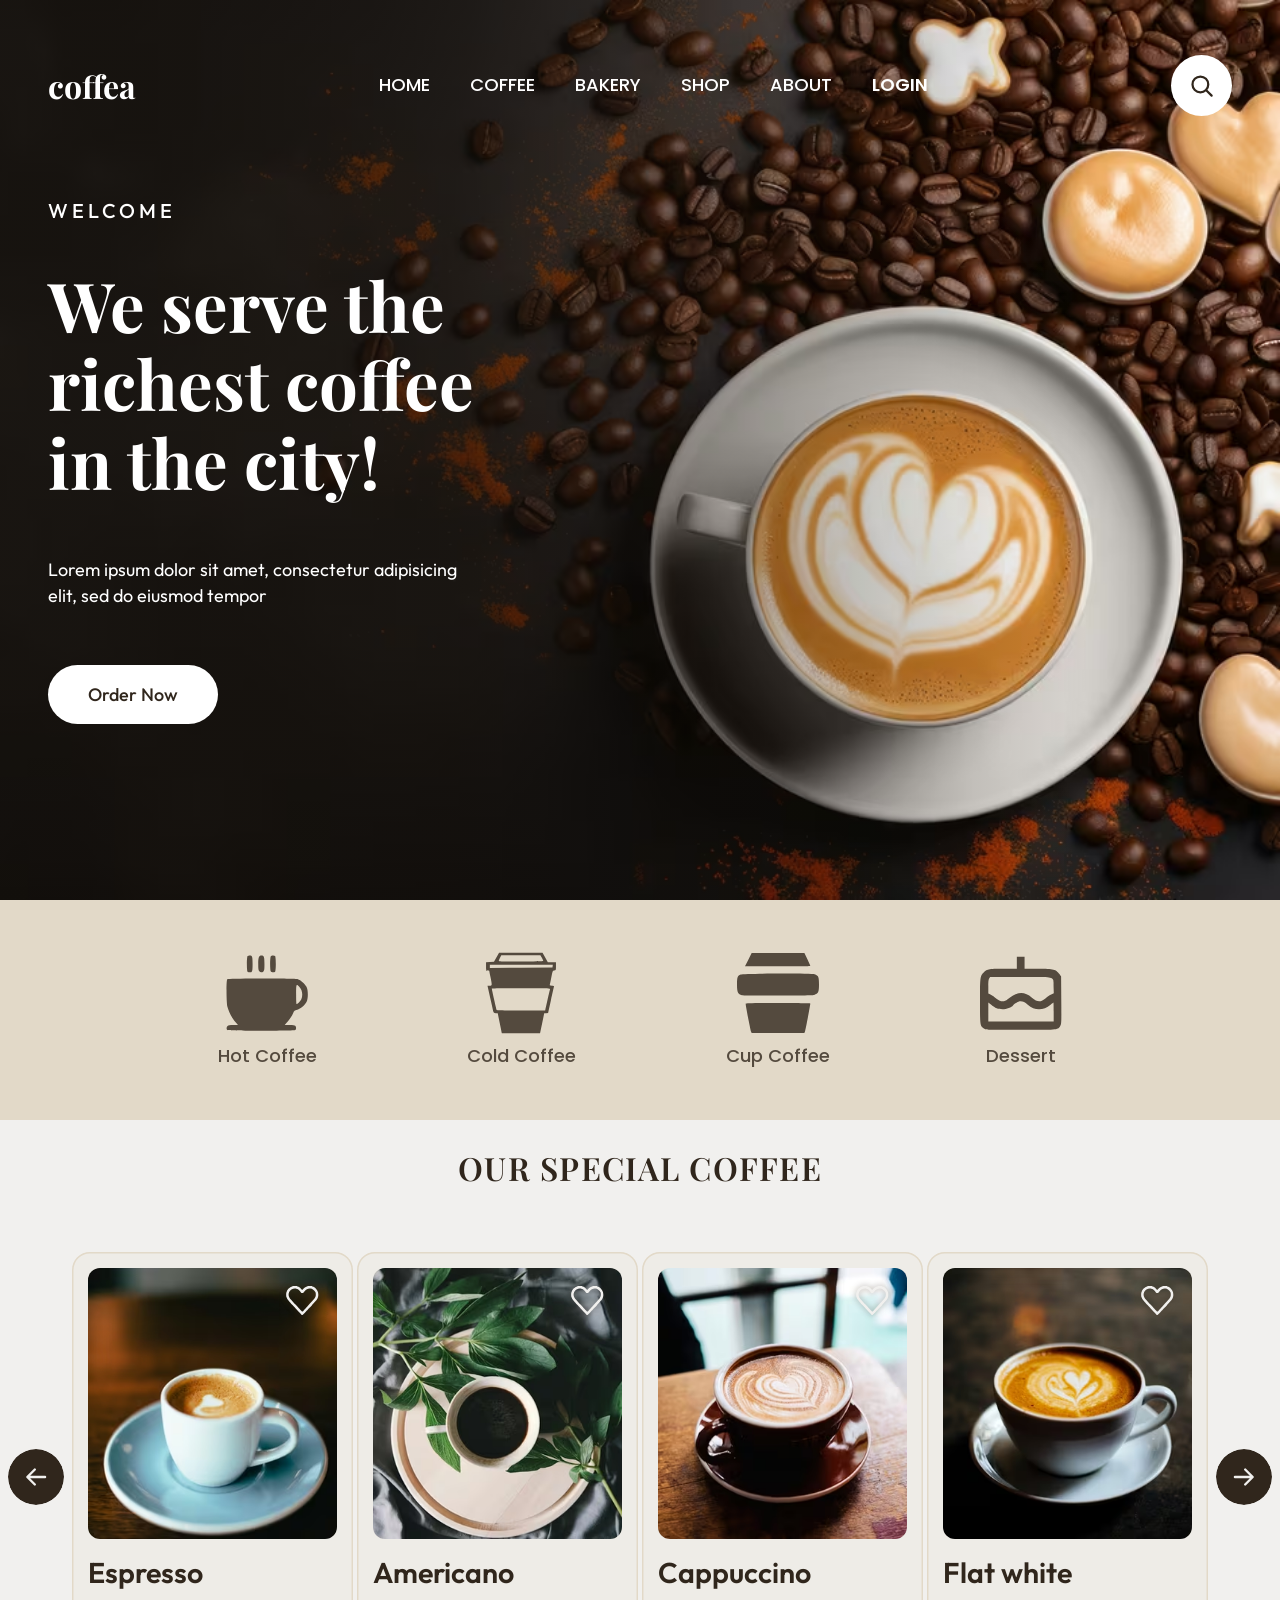
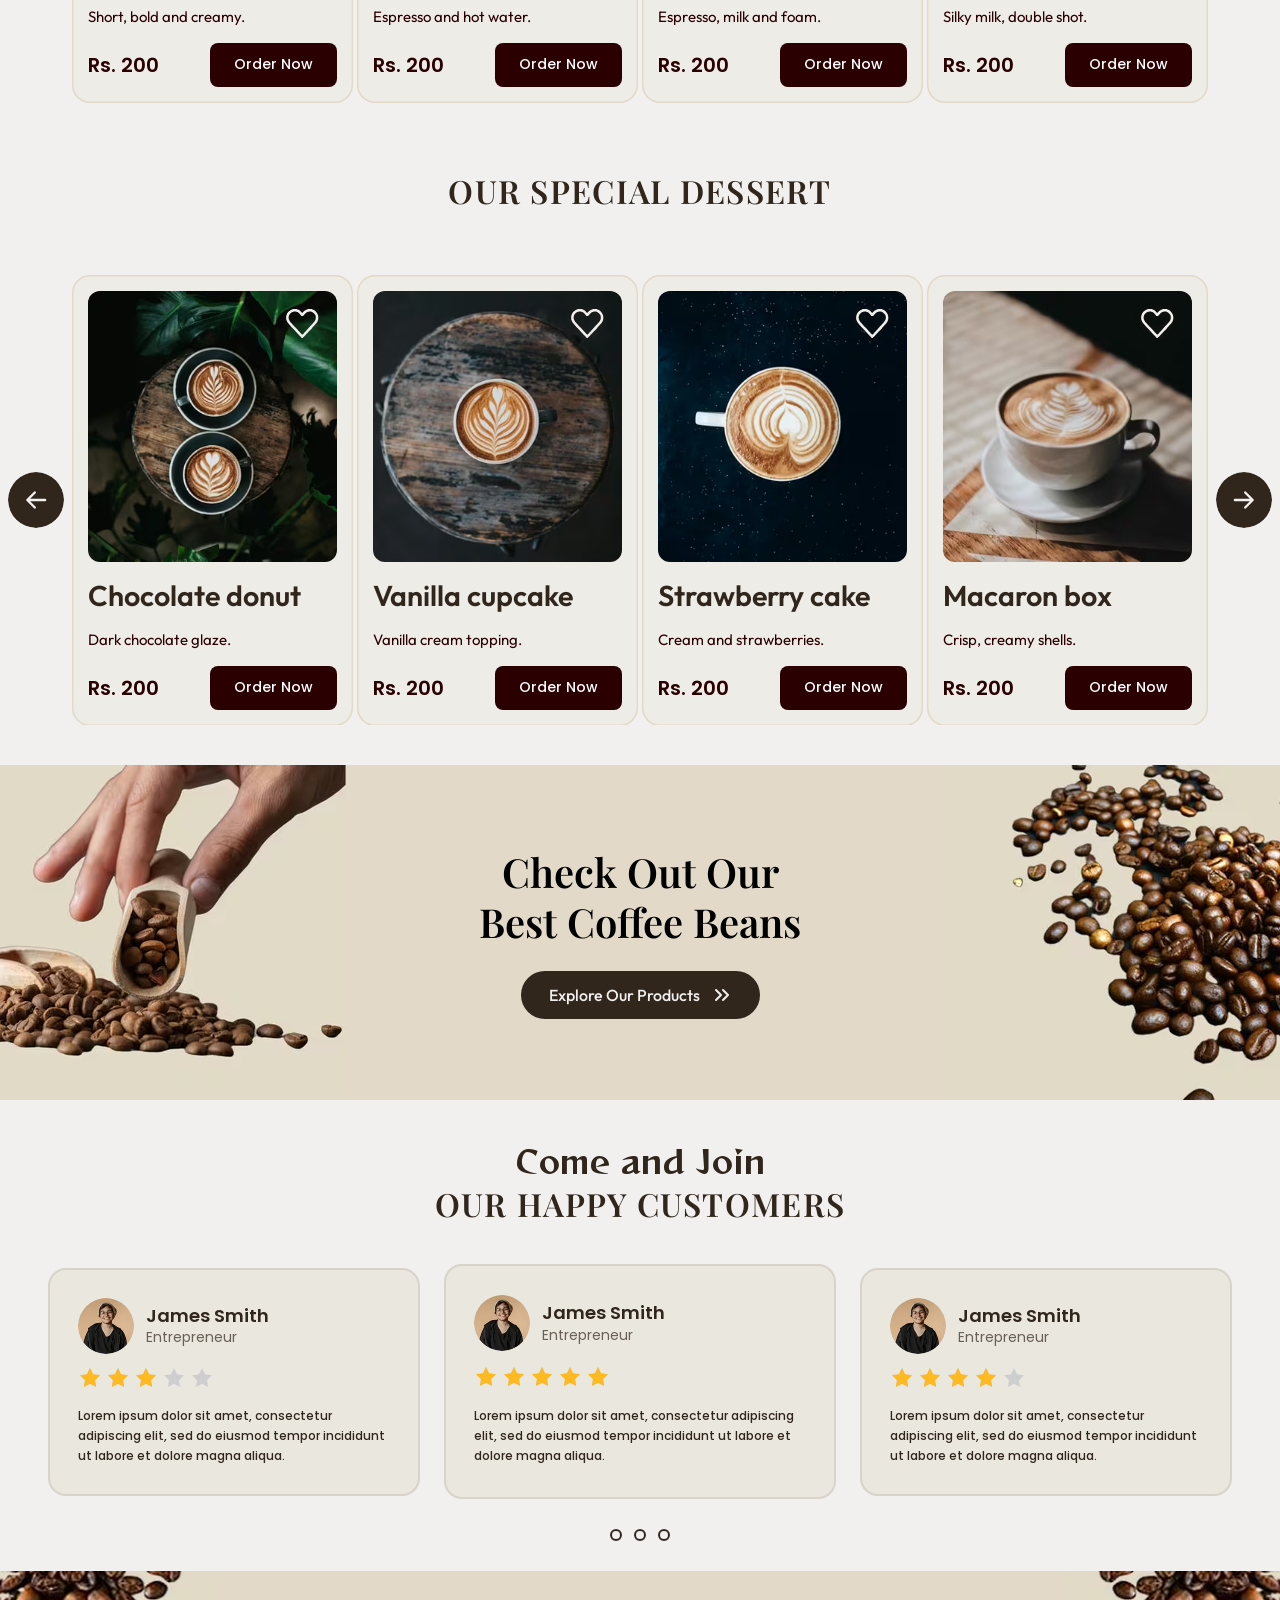
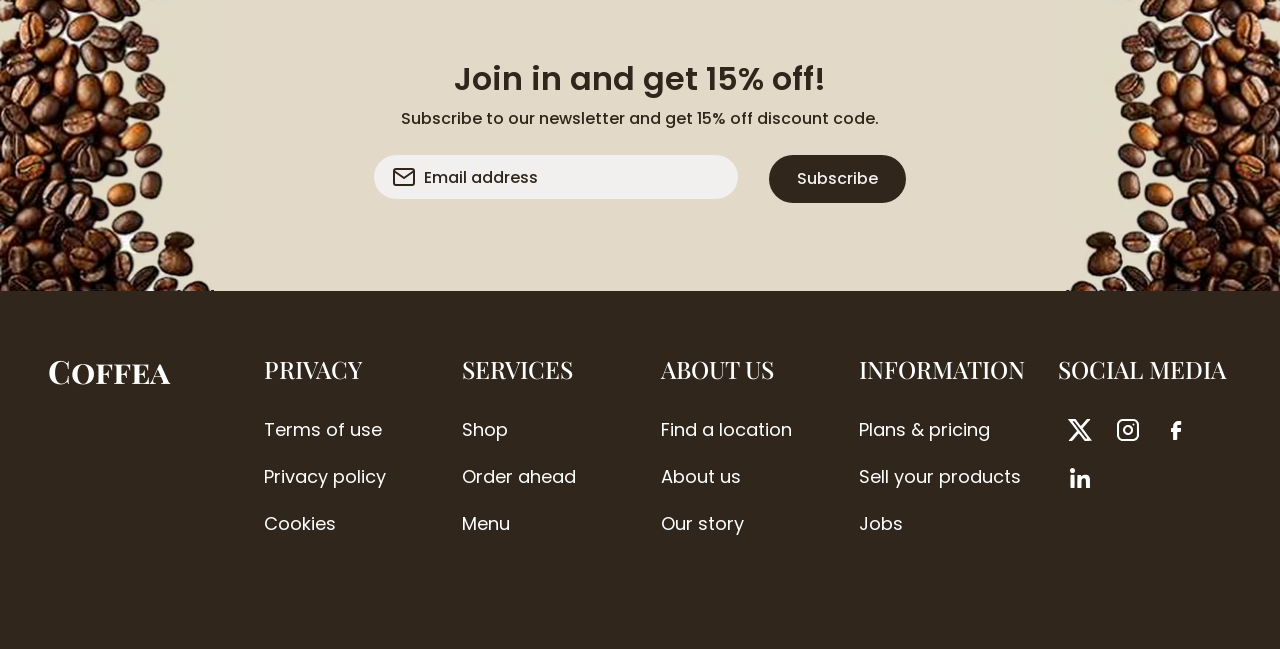
==== index.html @ aa1ab0b3 "." ====
<!DOCTYPE html>
<html lang="en">
<head>
  <meta charset="utf-8">
  <meta name="viewport" content="width=device-width, initial-scale=1">
  <title>Coffea — The richest coffee in the city</title>
  <meta name="description" content="Coffea is a coffee shop serving freshly roasted coffee and homemade desserts. Order your favourite cup today.">
  <meta property="og:type" content="website">
  <meta property="og:title" content="Coffea — The richest coffee in the city">
  <meta property="og:description" content="Coffea is a coffee shop serving freshly roasted coffee and homemade desserts. Order your favourite cup today.">
  <meta name="theme-color" content="#30261c">
  <link rel="icon" href="assets/icons/favicon.svg" type="image/svg+xml">
  <link rel="preload" as="image" type="image/avif" imagesrcset="assets/img/hero-768.avif 768w, assets/img/hero-1280.avif 1280w, assets/img/hero-1920.avif 1920w" imagesizes="(min-width: 1024px) 100vw, 1280px" fetchpriority="high">
  <link rel="preconnect" href="https://fonts.googleapis.com">
  <link rel="preconnect" href="https://fonts.gstatic.com" crossorigin>
  <link rel="stylesheet" href="https://fonts.googleapis.com/css2?family=Outfit:wght@400;500;600&amp;family=Playfair+Display:wght@500;600;700&amp;family=Poppins:wght@400;500;600&amp;family=Reggae+One&amp;display=swap">
  <link rel="stylesheet" href="css/tokens.css?v=5">
  <link rel="stylesheet" href="css/base.css?v=5">
  <link rel="stylesheet" href="css/layout.css?v=5">
  <link rel="stylesheet" href="css/components/header.css?v=5">
  <link rel="stylesheet" href="css/components/hero.css?v=5">
  <link rel="stylesheet" href="css/components/categories.css?v=5">
  <link rel="stylesheet" href="css/components/product-card.css?v=5">
  <link rel="stylesheet" href="css/components/carousel.css?v=5">
  <link rel="stylesheet" href="css/components/promo.css?v=5">
  <link rel="stylesheet" href="css/components/testimonial-card.css?v=5">
  <link rel="stylesheet" href="css/components/newsletter.css?v=5">
  <link rel="stylesheet" href="css/components/footer.css?v=5">
  <link rel="stylesheet" href="css/utilities.css?v=5">
</head>
<body>
  <a class="skip-link" href="#main" lang="es">Saltar al contenido</a>
  <header class="header">
    <div class="header__inner container">
      <a class="header__logo" href="/">coffea</a>
      <nav class="header__nav" id="menu" aria-label="Principal">
        <ul class="header__list">
          <li><a class="header__link" href="#">home</a></li>
          <li><a class="header__link" href="#">coffee</a></li>
          <li><a class="header__link" href="#">bakery</a></li>
          <li><a class="header__link" href="#">shop</a></li>
          <li><a class="header__link" href="#">about</a></li>
          <li><a class="header__link header__link--strong" href="#">login</a></li>
        </ul>
      </nav>
      <button class="header__search" type="button" aria-label="Buscar">
        <img src="assets/icons/search.svg" alt="" width="61" height="61">
      </button>
      <input class="header__toggle" type="checkbox" id="menu-toggle" aria-label="Abrir menú" aria-controls="menu">
      <span class="header__burger" aria-hidden="true"><span class="header__burger-bar"></span></span>
    </div>
  </header>
  <main id="main">
    <section class="hero" aria-labelledby="hero-title">
      <picture>
        <source type="image/avif" srcset="assets/img/hero-768.avif 768w, assets/img/hero-1280.avif 1280w, assets/img/hero-1920.avif 1920w" sizes="(min-width: 1024px) 100vw, 1280px">
        <source type="image/webp" srcset="assets/img/hero-768.webp 768w, assets/img/hero-1280.webp 1280w, assets/img/hero-1920.webp 1920w" sizes="(min-width: 1024px) 100vw, 1280px">
        <img class="hero__bg" src="assets/img/hero-1920.jpg" srcset="assets/img/hero-768.jpg 768w, assets/img/hero-1280.jpg 1280w, assets/img/hero-1920.jpg 1920w" sizes="(min-width: 1024px) 100vw, 1280px" alt="" width="1920" height="1000" fetchpriority="high" decoding="async">
      </picture>
      <div class="hero__inner container">
        <div class="hero__content">
          <p class="hero__eyebrow">Welcome</p>
          <h1 class="hero__title" id="hero-title">We serve the richest coffee in the city!</h1>
          <p class="hero__text">Lorem ipsum dolor sit amet, consectetur adipisicing elit, sed do eiusmod tempor</p>
          <a class="btn btn--light" href="#coffee">Order Now</a>
        </div>
      </div>
    </section>

    <section class="categories" aria-label="Categorías">
      <ul class="categories__list">
        <li><a class="categories__link" href="#coffee">
          <svg class="categories__icon" viewBox="0 0 145 145" fill="currentColor" aria-hidden="true"><path fill-rule="evenodd" transform="translate(0.0 5.0)" d="M2.2,132.8C0.4,131.0 0.7,127.5 2.8,125.7C4.2,124.4 6.6,124.0 12.9,124.0L21.2,124.0L16.6,118.8C10.7,112.1 4.5,100.1 2.5,91.9C0.6,83.7 0.3,45.1 2.2,43.2C3.8,41.6 121.6,41.5 127.1,43.0C131.8,44.3 139.5,51.1 142.3,56.4C145.5,62.3 145.5,77.6 142.3,83.5C138.9,89.9 132.2,95.5 126.0,97.1C121.2,98.3 120.6,98.8 118.9,102.8C116.7,107.9 112.0,114.9 107.2,120.2L103.8,124.0L112.3,124.0C118.7,124.0 121.2,124.4 122.4,125.6C124.3,127.4 124.5,131.1 122.8,132.8C121.1,134.5 3.9,134.5 2.2,132.8ZM128.5,84.8C136.5,78.5 137.0,63.8 129.5,56.3C124.2,51.0 124.0,51.3 124.0,70.0C124.0,79.3 124.4,87.0 124.9,87.0C125.3,87.0 127.0,86.0 128.5,84.8ZM38.2,29.8C36.5,28.1 36.5,3.9 38.2,2.2C38.9,1.5 40.6,1.0 42.0,1.0C46.5,1.0 47.0,2.5 47.0,16.0C47.0,29.5 46.5,31.0 42.0,31.0C40.6,31.0 38.9,30.5 38.2,29.8ZM58.6,28.8C57.4,27.1 57.0,23.9 57.0,16.0C57.0,4.3 58.2,1.0 62.5,1.0C67.2,1.0 68.0,3.1 68.0,15.9C68.0,26.1 67.7,27.9 66.2,29.3C63.6,31.6 60.4,31.4 58.6,28.8ZM79.0,29.1C78.5,28.0 78.0,22.1 78.0,16.0C78.0,9.9 78.5,4.0 79.0,2.9C80.2,0.7 84.9,0.3 86.8,2.2C88.5,3.9 88.5,28.1 86.8,29.8C84.9,31.7 80.2,31.3 79.0,29.1Z"/></svg>
          Hot Coffee</a></li>
        <li><a class="categories__link" href="#coffee">
          <svg class="categories__icon" viewBox="0 0 129 129" fill="currentColor" aria-hidden="true"><path fill-rule="evenodd" transform="translate(9.5 0.0)" d="M24.9,127.8C24.8,127.6 23.4,120.5 21.6,112.0L18.4,96.5L15.2,96.2C12.9,96.0 11.9,95.3 11.5,93.7C11.2,92.5 9.0,82.8 6.6,72.2L2.3,53.0L5.6,53.0C9.7,53.0 9.7,52.8 7.0,39.5C5.9,34.2 5.0,29.6 5.0,29.4C5.0,29.2 3.9,29.0 2.5,29.0C0.1,29.0 -0.0,28.8 -0.0,22.5L-0.0,16.1L6.2,15.8L12.5,15.5L16.5,8.3L20.5,1.0L54.7,1.0L88.9,1.0L93.1,8.5L97.2,16.0L103.6,16.0L110.0,16.0L110.0,22.5C110.0,28.7 109.9,29.0 107.6,29.0C104.8,29.0 104.8,29.1 102.5,41.0C101.6,45.7 100.6,50.3 100.4,51.3C100.0,52.7 100.5,53.0 103.5,53.0C106.6,53.0 107.2,53.3 106.8,54.8C106.5,55.7 104.4,65.4 102.0,76.2L97.6,95.9L94.6,96.2L91.5,96.5L88.3,112.0C86.5,120.5 85.1,127.6 85.0,127.8C85.0,127.9 71.5,128.0 55.0,128.0C38.5,128.0 25.0,127.9 24.9,127.8ZM93.5,89.8C93.8,88.5 95.4,81.4 97.0,74.0C98.7,66.6 100.3,59.7 100.6,58.8C101.1,57.1 98.5,57.0 55.1,57.0C29.7,57.0 9.0,57.2 9.0,57.5C9.0,58.7 16.3,90.5 16.7,91.2C16.9,91.7 34.2,92.0 55.0,92.0L93.0,92.0L93.5,89.8ZM104.8,22.2L105.1,20.0L55.6,20.0L6.0,20.0L6.0,22.5L6.0,25.0L55.2,24.8L104.5,24.5L104.8,22.2ZM90.0,14.2C90.0,13.8 89.0,11.6 87.8,9.2L85.5,5.0L54.8,5.0L24.0,5.0L22.0,9.0C20.9,11.1 20.0,13.4 20.0,14.0C20.0,14.7 31.4,15.0 55.0,15.0C74.2,15.0 90.0,14.7 90.0,14.2Z"/></svg>
          Cold Coffee</a></li>
        <li><a class="categories__link" href="#coffee">
          <svg class="categories__icon" viewBox="0 0 123 123" fill="currentColor" aria-hidden="true"><path fill-rule="evenodd" transform="translate(0.0 0.5)" d="M21.0,118.8C20.1,116.6 13.0,79.9 13.0,77.2C13.0,76.3 23.4,76.0 61.5,76.0C88.2,76.0 110.0,76.3 110.0,76.7C110.0,78.8 102.7,116.9 102.0,118.8L101.0,121.0L61.5,121.0L22.0,121.0L21.0,118.8ZM7.3,64.3C1.6,63.2 -0.0,59.9 0.0,49.0C0.0,37.5 0.8,35.4 5.5,33.4C9.6,31.7 112.0,31.3 116.4,33.0C122.2,35.1 123.0,37.1 123.0,48.3C123.0,59.6 122.1,61.5 115.7,63.9C113.0,65.0 12.5,65.3 7.3,64.3ZM17.0,11.0L22.0,1.0L61.6,1.0L101.1,1.0L105.6,10.4C108.0,15.5 110.0,20.0 110.0,20.4C110.0,20.7 87.9,21.0 61.0,21.0L12.0,21.0L17.0,11.0Z"/></svg>
          Cup Coffee</a></li>
        <li><a class="categories__link" href="#dessert">
          <svg class="categories__icon" viewBox="0 0 138 138" fill="currentColor" aria-hidden="true"><path fill-rule="evenodd" transform="translate(0.0 7.0)" d="M7.2,122.0C-0.0,117.6 0.0,117.8 0.0,76.5C0.0,36.4 0.3,34.0 5.3,28.3C11.2,21.6 13.6,21.0 39.2,21.0L62.0,21.0L62.0,11.0L62.0,1.0L68.5,1.0L75.0,1.0L75.0,11.0L75.0,21.0L97.8,21.0C124.2,21.0 127.9,22.0 133.6,30.2L136.5,34.3L136.8,74.2C137.1,113.0 137.0,114.3 135.0,117.5C130.9,124.2 132.5,124.0 68.3,124.0C12.4,124.0 10.4,123.9 7.2,122.0ZM124.0,94.0C124.0,85.2 123.8,78.0 123.6,78.0C123.4,78.0 121.2,79.6 118.8,81.7C106.6,92.0 91.9,92.0 80.4,81.8C75.2,77.1 72.9,76.0 68.2,76.0C64.5,76.0 57.4,79.9 55.5,83.0C53.7,85.9 44.4,89.3 38.0,89.3C30.2,89.3 25.6,87.6 18.9,81.9L14.0,77.8L14.0,93.9L14.0,110.0L69.0,110.0L124.0,110.0L124.0,94.0ZM46.5,72.4C62.4,59.6 74.3,58.9 87.4,69.9C96.6,77.7 102.2,77.9 110.6,70.7C113.4,68.4 117.5,65.6 119.9,64.6L124.2,62.6L123.8,50.9C123.3,33.2 129.6,35.0 68.4,35.0L17.1,35.0L15.6,37.2C14.4,38.9 14.0,42.2 14.0,51.2L14.0,63.0L16.8,64.1C18.3,64.7 22.0,67.0 25.0,69.4C35.0,77.2 39.8,77.9 46.5,72.4Z"/></svg>
          Dessert</a></li>
      </ul>
    </section>

    <section class="products" aria-labelledby="coffee-title" id="coffee">
      <h2 class="section-title products__title" id="coffee-title">Our Special Coffee</h2>
      <div class="carousel">
        <span class="carousel__arrow carousel__arrow--prev" aria-hidden="true"></span>
        <ul class="carousel__track">
          <li class="carousel__item">
            <article class="product-card">
              <div class="product-card__media">
                <picture>
                  <source type="image/avif" srcset="assets/img/coffee-1-334.avif 334w, assets/img/coffee-1-668.avif 668w" sizes="(min-width: 1440px) 334px, (min-width: 1024px) 22vw, (min-width: 768px) 40vw, 82vw">
                  <source type="image/webp" srcset="assets/img/coffee-1-334.webp 334w, assets/img/coffee-1-668.webp 668w" sizes="(min-width: 1440px) 334px, (min-width: 1024px) 22vw, (min-width: 768px) 40vw, 82vw">
                  <img class="product-card__img" src="assets/img/coffee-1-334.jpg" srcset="assets/img/coffee-1-334.jpg 334w, assets/img/coffee-1-668.jpg 668w" sizes="(min-width: 1440px) 334px, (min-width: 1024px) 22vw, (min-width: 768px) 40vw, 82vw" alt="Espresso in a white cup on a light blue saucer" width="334" height="364" loading="lazy" decoding="async">
                </picture>
                <input class="product-card__fav-input" type="checkbox" id="fav-coffee-1" aria-label="Marcar Espresso como favorito">
                <span class="product-card__fav" aria-hidden="true"></span>
              </div>
              <h3 class="product-card__title">Espresso</h3>
              <p class="product-card__desc">Short, bold and creamy.</p>
              <div class="product-card__footer">
                <data class="product-card__price" value="200">Rs. 200</data>
                <button class="product-card__btn" type="button">Order Now</button>
              </div>
            </article>
          </li>
          <li class="carousel__item">
            <article class="product-card">
              <div class="product-card__media">
                <picture>
                  <source type="image/avif" srcset="assets/img/coffee-2-334.avif 334w, assets/img/coffee-2-668.avif 668w" sizes="(min-width: 1440px) 334px, (min-width: 1024px) 22vw, (min-width: 768px) 40vw, 82vw">
                  <source type="image/webp" srcset="assets/img/coffee-2-334.webp 334w, assets/img/coffee-2-668.webp 668w" sizes="(min-width: 1440px) 334px, (min-width: 1024px) 22vw, (min-width: 768px) 40vw, 82vw">
                  <img class="product-card__img" src="assets/img/coffee-2-334.jpg" srcset="assets/img/coffee-2-334.jpg 334w, assets/img/coffee-2-668.jpg 668w" sizes="(min-width: 1440px) 334px, (min-width: 1024px) 22vw, (min-width: 768px) 40vw, 82vw" alt="Black coffee in a white cup on a wooden tray with green leaves" width="334" height="364" loading="lazy" decoding="async">
                </picture>
                <input class="product-card__fav-input" type="checkbox" id="fav-coffee-2" aria-label="Marcar Americano como favorito">
                <span class="product-card__fav" aria-hidden="true"></span>
              </div>
              <h3 class="product-card__title">Americano</h3>
              <p class="product-card__desc">Espresso and hot water.</p>
              <div class="product-card__footer">
                <data class="product-card__price" value="200">Rs. 200</data>
                <button class="product-card__btn" type="button">Order Now</button>
              </div>
            </article>
          </li>
          <li class="carousel__item">
            <article class="product-card">
              <div class="product-card__media">
                <picture>
                  <source type="image/avif" srcset="assets/img/coffee-3-334.avif 334w, assets/img/coffee-3-668.avif 668w" sizes="(min-width: 1440px) 334px, (min-width: 1024px) 22vw, (min-width: 768px) 40vw, 82vw">
                  <source type="image/webp" srcset="assets/img/coffee-3-334.webp 334w, assets/img/coffee-3-668.webp 668w" sizes="(min-width: 1440px) 334px, (min-width: 1024px) 22vw, (min-width: 768px) 40vw, 82vw">
                  <img class="product-card__img" src="assets/img/coffee-3-334.jpg" srcset="assets/img/coffee-3-334.jpg 334w, assets/img/coffee-3-668.jpg 668w" sizes="(min-width: 1440px) 334px, (min-width: 1024px) 22vw, (min-width: 768px) 40vw, 82vw" alt="Cappuccino with a heart of milk foam in a brown cup on a wooden table" width="334" height="364" loading="lazy" decoding="async">
                </picture>
                <input class="product-card__fav-input" type="checkbox" id="fav-coffee-3" aria-label="Marcar Cappuccino como favorito">
                <span class="product-card__fav" aria-hidden="true"></span>
              </div>
              <h3 class="product-card__title">Cappuccino</h3>
              <p class="product-card__desc">Espresso, milk and foam.</p>
              <div class="product-card__footer">
                <data class="product-card__price" value="200">Rs. 200</data>
                <button class="product-card__btn" type="button">Order Now</button>
              </div>
            </article>
          </li>
          <li class="carousel__item">
            <article class="product-card">
              <div class="product-card__media">
                <picture>
                  <source type="image/avif" srcset="assets/img/coffee-4-334.avif 334w, assets/img/coffee-4-668.avif 668w" sizes="(min-width: 1440px) 334px, (min-width: 1024px) 22vw, (min-width: 768px) 40vw, 82vw">
                  <source type="image/webp" srcset="assets/img/coffee-4-334.webp 334w, assets/img/coffee-4-668.webp 668w" sizes="(min-width: 1440px) 334px, (min-width: 1024px) 22vw, (min-width: 768px) 40vw, 82vw">
                  <img class="product-card__img" src="assets/img/coffee-4-334.jpg" srcset="assets/img/coffee-4-334.jpg 334w, assets/img/coffee-4-668.jpg 668w" sizes="(min-width: 1440px) 334px, (min-width: 1024px) 22vw, (min-width: 768px) 40vw, 82vw" alt="Coffee with latte art in a white cup and saucer on a dark table" width="334" height="364" loading="lazy" decoding="async">
                </picture>
                <input class="product-card__fav-input" type="checkbox" id="fav-coffee-4" aria-label="Marcar Flat white como favorito">
                <span class="product-card__fav" aria-hidden="true"></span>
              </div>
              <h3 class="product-card__title">Flat white</h3>
              <p class="product-card__desc">Silky milk, double shot.</p>
              <div class="product-card__footer">
                <data class="product-card__price" value="200">Rs. 200</data>
                <button class="product-card__btn" type="button">Order Now</button>
              </div>
            </article>
          </li>
        </ul>
        <span class="carousel__arrow carousel__arrow--next" aria-hidden="true"></span>
      </div>
    </section>
    <section class="products" aria-labelledby="dessert-title" id="dessert">
      <h2 class="section-title products__title" id="dessert-title">Our Special Dessert</h2>
      <div class="carousel">
        <span class="carousel__arrow carousel__arrow--prev" aria-hidden="true"></span>
        <ul class="carousel__track">
          <li class="carousel__item">
            <article class="product-card">
              <div class="product-card__media">
                <picture>
                  <source type="image/avif" srcset="assets/img/dessert-1-334.avif 334w, assets/img/dessert-1-668.avif 668w" sizes="(min-width: 1440px) 334px, (min-width: 1024px) 22vw, (min-width: 768px) 40vw, 82vw">
                  <source type="image/webp" srcset="assets/img/dessert-1-334.webp 334w, assets/img/dessert-1-668.webp 668w" sizes="(min-width: 1440px) 334px, (min-width: 1024px) 22vw, (min-width: 768px) 40vw, 82vw">
                  <img class="product-card__img" src="assets/img/dessert-1-334.jpg" srcset="assets/img/dessert-1-334.jpg 334w, assets/img/dessert-1-668.jpg 668w" sizes="(min-width: 1440px) 334px, (min-width: 1024px) 22vw, (min-width: 768px) 40vw, 82vw" alt="Two cups of latte art coffee on a wooden stool among green leaves" width="334" height="364" loading="lazy" decoding="async">
                </picture>
                <input class="product-card__fav-input" type="checkbox" id="fav-dessert-1" aria-label="Marcar Chocolate donut como favorito">
                <span class="product-card__fav" aria-hidden="true"></span>
              </div>
              <h3 class="product-card__title">Chocolate donut</h3>
              <p class="product-card__desc">Dark chocolate glaze.</p>
              <div class="product-card__footer">
                <data class="product-card__price" value="200">Rs. 200</data>
                <button class="product-card__btn" type="button">Order Now</button>
              </div>
            </article>
          </li>
          <li class="carousel__item">
            <article class="product-card">
              <div class="product-card__media">
                <picture>
                  <source type="image/avif" srcset="assets/img/dessert-2-334.avif 334w, assets/img/dessert-2-668.avif 668w" sizes="(min-width: 1440px) 334px, (min-width: 1024px) 22vw, (min-width: 768px) 40vw, 82vw">
                  <source type="image/webp" srcset="assets/img/dessert-2-334.webp 334w, assets/img/dessert-2-668.webp 668w" sizes="(min-width: 1440px) 334px, (min-width: 1024px) 22vw, (min-width: 768px) 40vw, 82vw">
                  <img class="product-card__img" src="assets/img/dessert-2-334.jpg" srcset="assets/img/dessert-2-334.jpg 334w, assets/img/dessert-2-668.jpg 668w" sizes="(min-width: 1440px) 334px, (min-width: 1024px) 22vw, (min-width: 768px) 40vw, 82vw" alt="Top view of a latte art coffee on a round weathered wooden stool" width="334" height="364" loading="lazy" decoding="async">
                </picture>
                <input class="product-card__fav-input" type="checkbox" id="fav-dessert-2" aria-label="Marcar Vanilla cupcake como favorito">
                <span class="product-card__fav" aria-hidden="true"></span>
              </div>
              <h3 class="product-card__title">Vanilla cupcake</h3>
              <p class="product-card__desc">Vanilla cream topping.</p>
              <div class="product-card__footer">
                <data class="product-card__price" value="200">Rs. 200</data>
                <button class="product-card__btn" type="button">Order Now</button>
              </div>
            </article>
          </li>
          <li class="carousel__item">
            <article class="product-card">
              <div class="product-card__media">
                <picture>
                  <source type="image/avif" srcset="assets/img/dessert-3-334.avif 334w, assets/img/dessert-3-668.avif 668w" sizes="(min-width: 1440px) 334px, (min-width: 1024px) 22vw, (min-width: 768px) 40vw, 82vw">
                  <source type="image/webp" srcset="assets/img/dessert-3-334.webp 334w, assets/img/dessert-3-668.webp 668w" sizes="(min-width: 1440px) 334px, (min-width: 1024px) 22vw, (min-width: 768px) 40vw, 82vw">
                  <img class="product-card__img" src="assets/img/dessert-3-334.jpg" srcset="assets/img/dessert-3-334.jpg 334w, assets/img/dessert-3-668.jpg 668w" sizes="(min-width: 1440px) 334px, (min-width: 1024px) 22vw, (min-width: 768px) 40vw, 82vw" alt="Top view of a latte art coffee on a dark starry background" width="334" height="364" loading="lazy" decoding="async">
                </picture>
                <input class="product-card__fav-input" type="checkbox" id="fav-dessert-3" aria-label="Marcar Strawberry cake como favorito">
                <span class="product-card__fav" aria-hidden="true"></span>
              </div>
              <h3 class="product-card__title">Strawberry cake</h3>
              <p class="product-card__desc">Cream and strawberries.</p>
              <div class="product-card__footer">
                <data class="product-card__price" value="200">Rs. 200</data>
                <button class="product-card__btn" type="button">Order Now</button>
              </div>
            </article>
          </li>
          <li class="carousel__item">
            <article class="product-card">
              <div class="product-card__media">
                <picture>
                  <source type="image/avif" srcset="assets/img/dessert-4-334.avif 334w, assets/img/dessert-4-668.avif 668w" sizes="(min-width: 1440px) 334px, (min-width: 1024px) 22vw, (min-width: 768px) 40vw, 82vw">
                  <source type="image/webp" srcset="assets/img/dessert-4-334.webp 334w, assets/img/dessert-4-668.webp 668w" sizes="(min-width: 1440px) 334px, (min-width: 1024px) 22vw, (min-width: 768px) 40vw, 82vw">
                  <img class="product-card__img" src="assets/img/dessert-4-334.jpg" srcset="assets/img/dessert-4-334.jpg 334w, assets/img/dessert-4-668.jpg 668w" sizes="(min-width: 1440px) 334px, (min-width: 1024px) 22vw, (min-width: 768px) 40vw, 82vw" alt="Cup of latte with a leaf pattern on a table in warm sunlight" width="334" height="364" loading="lazy" decoding="async">
                </picture>
                <input class="product-card__fav-input" type="checkbox" id="fav-dessert-4" aria-label="Marcar Macaron box como favorito">
                <span class="product-card__fav" aria-hidden="true"></span>
              </div>
              <h3 class="product-card__title">Macaron box</h3>
              <p class="product-card__desc">Crisp, creamy shells.</p>
              <div class="product-card__footer">
                <data class="product-card__price" value="200">Rs. 200</data>
                <button class="product-card__btn" type="button">Order Now</button>
              </div>
            </article>
          </li>
        </ul>
        <span class="carousel__arrow carousel__arrow--next" aria-hidden="true"></span>
      </div>
    </section>

    <section class="promo" aria-labelledby="promo-title">
      <picture>
        <source type="image/avif" srcset="assets/img/promo-hand-520.avif 520w, assets/img/promo-hand-1041.avif 1041w" sizes="(min-width: 1024px) 27vw, 22vw">
        <source type="image/webp" srcset="assets/img/promo-hand-520.webp 520w, assets/img/promo-hand-1041.webp 1041w" sizes="(min-width: 1024px) 27vw, 22vw">
        <img class="promo__img promo__img--hand" src="assets/img/promo-hand-520.jpg" srcset="assets/img/promo-hand-520.jpg 520w, assets/img/promo-hand-1041.jpg 1041w" sizes="(min-width: 1024px) 27vw, 22vw" alt="" width="520" height="335" loading="lazy" decoding="async">
      </picture>
      <div class="promo__inner container">
        <h2 class="promo__title" id="promo-title">Check Out Our Best Coffee Beans</h2>
        <a class="btn btn--dark" href="#coffee">Explore Our Products <span class="btn__icon" aria-hidden="true"></span></a>
      </div>
      <picture>
        <source type="image/avif" srcset="assets/img/promo-beans-503.avif 503w, assets/img/promo-beans-1005.avif 1005w" sizes="26vw">
        <source type="image/webp" srcset="assets/img/promo-beans-503.webp 503w, assets/img/promo-beans-1005.webp 1005w" sizes="26vw">
        <img class="promo__img promo__img--beans" src="assets/img/promo-beans-503.jpg" srcset="assets/img/promo-beans-503.jpg 503w, assets/img/promo-beans-1005.jpg 1005w" sizes="26vw" alt="" width="503" height="335" loading="lazy" decoding="async">
      </picture>
    </section>

    <section class="testimonials" aria-labelledby="testimonials-title">
      <h2 class="testimonials__title" id="testimonials-title">
        <span class="testimonials__eyebrow">Come and Join</span>
        <span class="testimonials__heading">Our Happy Customers</span>
      </h2>
      <ul class="testimonials__list">
          <li class="testimonials__item" id="t-1">
            <figure class="testimonial-card">
              <figcaption class="testimonial-card__caption">
                <picture>
                  <source type="image/webp" srcset="assets/img/avatar-1.webp">
                  <img class="testimonial-card__avatar" src="assets/img/avatar-1.jpg" alt="" width="56" height="56" loading="lazy" decoding="async">
                </picture>
                <span>
                  <span class="testimonial-card__name">James Smith</span>
                  <span class="testimonial-card__role">Entrepreneur</span>
                </span>
                <span class="testimonial-card__rating testimonial-card__rating--3" role="img" aria-label="3 de 5 estrellas"></span>
              </figcaption>
              <blockquote class="testimonial-card__text"><p>Lorem ipsum dolor sit amet, consectetur adipiscing elit, sed do eiusmod tempor incididunt ut labore et dolore magna aliqua.</p></blockquote>
            </figure>
          </li>
          <li class="testimonials__item testimonials__item--featured" id="t-2">
            <figure class="testimonial-card">
              <figcaption class="testimonial-card__caption">
                <picture>
                  <source type="image/webp" srcset="assets/img/avatar-1.webp">
                  <img class="testimonial-card__avatar" src="assets/img/avatar-1.jpg" alt="" width="56" height="56" loading="lazy" decoding="async">
                </picture>
                <span>
                  <span class="testimonial-card__name">James Smith</span>
                  <span class="testimonial-card__role">Entrepreneur</span>
                </span>
                <span class="testimonial-card__rating testimonial-card__rating--5" role="img" aria-label="5 de 5 estrellas"></span>
              </figcaption>
              <blockquote class="testimonial-card__text"><p>Lorem ipsum dolor sit amet, consectetur adipiscing elit, sed do eiusmod tempor incididunt ut labore et dolore magna aliqua.</p></blockquote>
            </figure>
          </li>
          <li class="testimonials__item" id="t-3">
            <figure class="testimonial-card">
              <figcaption class="testimonial-card__caption">
                <picture>
                  <source type="image/webp" srcset="assets/img/avatar-1.webp">
                  <img class="testimonial-card__avatar" src="assets/img/avatar-1.jpg" alt="" width="56" height="56" loading="lazy" decoding="async">
                </picture>
                <span>
                  <span class="testimonial-card__name">James Smith</span>
                  <span class="testimonial-card__role">Entrepreneur</span>
                </span>
                <span class="testimonial-card__rating testimonial-card__rating--4" role="img" aria-label="4 de 5 estrellas"></span>
              </figcaption>
              <blockquote class="testimonial-card__text"><p>Lorem ipsum dolor sit amet, consectetur adipiscing elit, sed do eiusmod tempor incididunt ut labore et dolore magna aliqua.</p></blockquote>
            </figure>
          </li>
      </ul>
      <nav class="testimonials__pager" aria-label="Testimonios">
        <a class="testimonials__pager-link" href="#t-1"><span class="visually-hidden" lang="es">Testimonio 1</span></a>
        <a class="testimonials__pager-link" href="#t-2"><span class="visually-hidden" lang="es">Testimonio 2</span></a>
        <a class="testimonials__pager-link" href="#t-3"><span class="visually-hidden" lang="es">Testimonio 3</span></a>
      </nav>
    </section>

    <section class="newsletter" aria-labelledby="newsletter-title">
      <picture>
        <source type="image/avif" srcset="assets/img/newsletter-beans-215.avif 215w, assets/img/newsletter-beans-430.avif 430w" sizes="215px">
        <source type="image/webp" srcset="assets/img/newsletter-beans-215.webp 215w, assets/img/newsletter-beans-430.webp 430w" sizes="215px">
        <img class="newsletter__img newsletter__img--left" src="assets/img/newsletter-beans-215.jpg" srcset="assets/img/newsletter-beans-215.jpg 215w, assets/img/newsletter-beans-430.jpg 430w" sizes="215px" alt="" width="215" height="321" loading="lazy" decoding="async">
      </picture>
      <div class="newsletter__inner container">
        <h2 class="newsletter__title" id="newsletter-title">Join in and get 15% off!</h2>
        <p class="newsletter__subtitle">Subscribe to our newsletter and get 15% off discount code.</p>
        <form class="newsletter__form" action="#" method="post">
          <label class="visually-hidden" for="newsletter-email" lang="es">Correo electrónico</label>
          <input class="newsletter__field" id="newsletter-email" name="email" type="email" required autocomplete="email" placeholder="Email address">
          <button class="btn btn--dark newsletter__submit" type="submit">Subscribe</button>
        </form>
      </div>
      <picture>
        <source type="image/avif" srcset="assets/img/newsletter-beans-215.avif 215w, assets/img/newsletter-beans-430.avif 430w" sizes="215px">
        <source type="image/webp" srcset="assets/img/newsletter-beans-215.webp 215w, assets/img/newsletter-beans-430.webp 430w" sizes="215px">
        <img class="newsletter__img newsletter__img--right" src="assets/img/newsletter-beans-215.jpg" srcset="assets/img/newsletter-beans-215.jpg 215w, assets/img/newsletter-beans-430.jpg 430w" sizes="215px" alt="" width="215" height="321" loading="lazy" decoding="async">
      </picture>
    </section>
  </main>
  <footer class="footer">
    <div class="container footer__grid">
      <a class="footer__brand" href="/">Coffea</a>
        <nav class="footer__col" aria-labelledby="footer-h-0">
          <h3 class="footer__heading" id="footer-h-0">PRIVACY</h3>
          <ul class="footer__list">
            <li><a class="footer__link" href="#">Terms of use</a></li>
            <li><a class="footer__link" href="#">Privacy policy</a></li>
            <li><a class="footer__link" href="#">Cookies</a></li>
          </ul>
        </nav>
        <nav class="footer__col" aria-labelledby="footer-h-1">
          <h3 class="footer__heading" id="footer-h-1">SERVICES</h3>
          <ul class="footer__list">
            <li><a class="footer__link" href="#">Shop</a></li>
            <li><a class="footer__link" href="#">Order ahead</a></li>
            <li><a class="footer__link" href="#">Menu</a></li>
          </ul>
        </nav>
        <nav class="footer__col" aria-labelledby="footer-h-2">
          <h3 class="footer__heading" id="footer-h-2">ABOUT US</h3>
          <ul class="footer__list">
            <li><a class="footer__link" href="#">Find a location</a></li>
            <li><a class="footer__link" href="#">About us</a></li>
            <li><a class="footer__link" href="#">Our story</a></li>
          </ul>
        </nav>
        <nav class="footer__col" aria-labelledby="footer-h-3">
          <h3 class="footer__heading" id="footer-h-3">INFORMATION</h3>
          <ul class="footer__list">
            <li><a class="footer__link" href="#">Plans &amp; pricing</a></li>
            <li><a class="footer__link" href="#">Sell your products</a></li>
            <li><a class="footer__link" href="#">Jobs</a></li>
          </ul>
        </nav>
      <div class="footer__social">
        <h3 class="footer__heading" id="footer-h-social">SOCIAL MEDIA</h3>
        <ul class="footer__social-list" aria-labelledby="footer-h-social">
            <li><a class="footer__social-link" href="#" aria-label="X (Twitter)"><img src="assets/icons/social-x.svg" alt="" width="24" height="24" loading="lazy"></a></li>
            <li><a class="footer__social-link" href="#" aria-label="Instagram"><img src="assets/icons/social-instagram.svg" alt="" width="24" height="24" loading="lazy"></a></li>
            <li><a class="footer__social-link" href="#" aria-label="Facebook"><img src="assets/icons/social-facebook.svg" alt="" width="24" height="24" loading="lazy"></a></li>
            <li><a class="footer__social-link" href="#" aria-label="LinkedIn"><img src="assets/icons/social-linkedin.svg" alt="" width="24" height="24" loading="lazy"></a></li>
        </ul>
      </div>
    </div>
  </footer>
</body>
</html>
---- css/tokens.css ----
/* Orden de la cascada: se declara una sola vez, en el primer CSS que se carga. */
@layer tokens, base, layout, components, utilities;

/* ==========================================================================
   Design tokens — Coffea (PRD sección 4). Único lugar con valores crudos.
   ========================================================================== */
@layer tokens {
  :root {
    /* Colores */
    --color-espresso: #30261c;
    --color-maroon: #2a0000;
    --color-sand: #e2d9c8;
    --color-sand-20: rgba(226, 217, 200, 0.2);
    --color-sand-40: rgba(226, 217, 200, 0.4);
    --color-bg: #f1f0ee;
    --color-muted: #544a3e;
    --color-border-soft: rgba(48, 38, 28, 0.1);
    --color-text-soft: rgba(48, 38, 28, 0.7);
    --color-white: #ffffff;
    --color-black: #000000;
    --color-star: #ffb921; /* extraído del Figma */
    --color-star-empty: #cecece;
    --color-error: #b3261e;
    --color-overlay: rgba(20, 14, 8, 0.62);
    --color-scrim: rgba(48, 38, 28, 0.45);
    --color-shadow: rgba(48, 38, 28, 0.16);

    /* Tipografía: familias */
    --font-display: "Playfair Display", Georgia, "Times New Roman", serif;
    --font-body: "Outfit", system-ui, -apple-system, "Segoe UI", sans-serif;
    --font-ui: "Poppins", system-ui, -apple-system, "Segoe UI", sans-serif;
    --font-accent: "Reggae One", "Playfair Display", Georgia, serif;

    /* Tipografía: escala (desktop; los títulos grandes son fluidos) */
    --fs-hero: clamp(2.5rem, 1.5rem + 3.5vw, 4.5rem); /* 72 px */
    --lh-hero: 1.139; /* 82 / 72 */
    --fs-h2: clamp(1.5rem, 1.2rem + 1vw, 2rem); /* 32 px */
    --tracking-h2: 0.04em; /* 1.28 px sobre 32 px */
    --fs-cta: clamp(1.75rem, 1.2rem + 1.8vw, 2.5rem); /* 40 px */
    --lh-cta: 1.25; /* 50 / 40 */
    --fs-card-title: 2.375rem; /* 38 px */
    --fs-logo: 2rem; /* 32 px */
    --fs-footer-h: 1.5rem; /* 24 px */
    --fs-lg: 1.25rem; /* 20 px */
    --tracking-lg: 0.2em; /* 4 px sobre 20 px */
    --fs-md: 1.125rem; /* 18 px */
    --lh-md: 1.444; /* 26 / 18 */
    --fs-base: 1rem; /* 16 px */
    --fs-sm: 0.875rem; /* 14 px */
    --fs-xs: 0.75rem; /* 12 px */
    --lh-xs: 1.667; /* 20 / 12 */
    --lh-desc: 1.4; /* 28 / 20 */

    /* Forma */
    --radius-pill: 100px;
    --radius-card: 18px;
    --radius-img: 12px;
    --radius-btn: 8px;
    --container: 1444px;

    /* Espaciado (escala observada en el diseño, en px) */
    --space-4: 0.25rem;
    --space-8: 0.5rem;
    --space-12: 0.75rem;
    --space-16: 1rem;
    --space-24: 1.5rem;
    --space-28: 1.75rem;
    --space-40: 2.5rem;
    --space-56: 3.5rem;
    --space-64: 4rem;

    /* Layout responsive */
    --gutter: 1rem;
    --tap: 2.75rem; /* área táctil mínima 44 px */

    /* Movimiento */
    --transition: 200ms ease;
  }

  @media (min-width: 768px) {
    :root {
      --gutter: 2rem;
    }
  }

  @media (min-width: 1024px) {
    :root {
      --gutter: 3rem;
    }
  }
}
---- css/base.css ----
@layer base {
  *,
  *::before,
  *::after {
    box-sizing: border-box;
  }

  * {
    margin: 0;
  }

  html {
    -webkit-text-size-adjust: 100%;
    text-size-adjust: 100%;
  }

  body {
    min-height: 100vh;
    background-color: var(--color-bg);
    color: var(--color-espresso);
    font-family: var(--font-body);
    font-size: var(--fs-base);
    line-height: 1.5;
    -webkit-font-smoothing: antialiased;
  }

  img,
  svg {
    display: block;
    max-width: 100%;
  }

  img {
    height: auto;
  }

  ul {
    padding: 0;
    list-style: none;
  }

  a {
    color: inherit;
    text-decoration: none;
  }

  button,
  input {
    font: inherit;
    color: inherit;
  }

  button {
    cursor: pointer;
  }

  h1,
  h2,
  h3 {
    text-wrap: balance;
  }

  /* Foco visible obligatorio en todo elemento interactivo.
     Sobre fondos oscuros, el contexto redefine --focus-color a blanco. */
  :focus-visible {
    outline: 2px solid var(--focus-color, var(--color-espresso));
    outline-offset: 3px;
  }
}
---- css/layout.css ----
@layer layout {
  .container {
    width: min(100% - 2 * var(--gutter), var(--container));
    margin-inline: auto;
  }

  /* Título H2 de sección (Playfair 600, uppercase) */
  .section-title {
    font-family: var(--font-display);
    font-size: var(--fs-h2);
    font-weight: 600;
    line-height: 1.25;
    letter-spacing: var(--tracking-h2);
    text-transform: uppercase;
    text-align: center;
    color: var(--color-espresso);
  }

  /* Botón pill reutilizable (hero, CTA, newsletter) */
  .btn {
    display: inline-flex;
    align-items: center;
    justify-content: center;
    gap: var(--space-12);
    min-height: var(--tap);
    border: 0;
    border-radius: var(--radius-pill);
    text-align: center;
    transition:
      background-color var(--transition),
      transform var(--transition);
  }

  .btn--light {
    padding: var(--space-16) var(--space-40);
    background-color: var(--color-white);
    color: var(--color-espresso);
    font-family: var(--font-body);
    font-size: var(--fs-md);
    font-weight: 500;
  }

  .btn--dark {
    padding: var(--space-12) var(--space-28);
    background-color: var(--color-espresso);
    color: var(--color-bg);
    font-family: var(--font-body);
    font-size: var(--fs-base);
    font-weight: 500;
  }

  .btn__icon {
    flex: none;
    width: 1.25rem;
    height: 1.25rem;
    background: url("../assets/icons/chevron.svg") center / contain no-repeat;
  }

  @media (hover: hover) {
    .btn--light:hover {
      background-color: var(--color-sand);
      transform: translateY(-2px);
    }

    .btn--dark:hover {
      background-color: var(--color-maroon);
      transform: translateY(-2px);
    }
  }

  /* Página 404 */
  .not-found {
    display: grid;
    place-content: center;
    gap: var(--space-16);
    min-height: 50vh;
    padding-block: var(--space-64);
    text-align: center;
  }
}
---- css/components/header.css ----
@layer components {
  .header {
    --focus-color: var(--color-white);
    position: absolute;
    inset: var(--space-16) 0 auto;
    z-index: 10;
    color: var(--color-white);
  }

  .header__inner {
    position: relative;
    display: flex;
    align-items: center;
    gap: var(--space-16);
  }

  .header__logo {
    margin-inline-end: auto;
    font-family: var(--font-display);
    font-size: var(--fs-logo);
    font-weight: 700;
    line-height: 1;
    text-transform: lowercase;
  }

  /* Menú mobile: checkbox + label (CSS-only). Orden DOM = orden visual. */
  .header__nav {
    display: none;
    position: absolute;
    inset: calc(100% + var(--space-12)) 0 auto;
    padding: var(--space-16);
    border-radius: var(--radius-card);
    background-color: var(--color-espresso);
  }

  .header:has(.header__toggle:checked) .header__nav {
    display: block;
  }

  .header__list {
    display: grid;
    gap: var(--space-4);
  }

  .header__link {
    display: flex;
    align-items: center;
    min-height: var(--tap);
    padding-inline: var(--space-12);
    border-radius: var(--radius-btn);
    font-family: var(--font-ui);
    font-size: var(--fs-md);
    font-weight: 500;
    text-transform: uppercase;
  }

  .header__link--strong {
    font-weight: 600;
  }

  .header__search {
    display: grid;
    place-items: center;
    flex: none;
    width: var(--tap);
    height: var(--tap);
    padding: 0;
    border: 0;
    border-radius: 50%;
    background-color: var(--color-white);
    transition: transform var(--transition);
  }

  .header__search img {
    width: 45%;
    height: 45%;
  }

  .header__toggle {
    position: absolute;
    inset-inline-end: 0;
    width: var(--tap);
    height: var(--tap);
    margin: 0;
    opacity: 0;
    cursor: pointer;
  }

  .header__burger {
    position: relative;
    flex: none;
    width: var(--tap);
    height: var(--tap);
    border-radius: 50%;
    border: 2px solid var(--color-white);
    pointer-events: none;
  }

  .header__burger::before,
  .header__burger::after,
  .header__burger-bar {
    content: "";
    position: absolute;
    inset-inline: 30%;
    height: 2px;
    border-radius: var(--radius-pill);
    background-color: var(--color-white);
  }

  .header__burger::before {
    inset-block-start: 32%;
  }

  .header__burger-bar {
    inset-block-start: calc(50% - 1px);
  }

  .header__burger::after {
    inset-block-end: 32%;
  }

  .header__toggle:focus-visible + .header__burger {
    outline: 2px solid var(--focus-color);
    outline-offset: 3px;
  }

  /* Variante sólida (404): el header no va sobre una imagen */
  .header--solid {
    position: relative;
    inset: auto;
    padding-block: var(--space-16);
    background-color: var(--color-espresso);
  }

  @media (hover: hover) {
    .header__link:hover {
      background-color: var(--color-sand-20);
    }

    .header__search:hover {
      transform: translateY(-2px);
    }
  }

  @media (min-width: 1024px) {
    .header {
      inset-block-start: 3.4375rem; /* 55 px */
    }

    .header--solid {
      padding-block: var(--space-24);
    }

    .header__logo {
      margin-inline-end: 0;
    }

    .header__inner {
      justify-content: space-between;
    }

    .header__nav {
      display: block;
      position: static;
      padding: 0;
      background: none;
    }

    .header__list {
      grid-auto-flow: column;
      gap: var(--space-40);
    }

    .header__link {
      min-height: 0;
      padding: var(--space-4) 0;
      border-radius: 0;
      background: none;
      border-block-end: 2px solid transparent;
    }

    .header__search {
      width: 3.8125rem; /* 61 px */
      height: 3.8125rem;
    }

    .header__toggle,
    .header__burger {
      display: none;
    }
  }

  @media (min-width: 1024px) and (hover: hover) {
    .header__link:hover {
      border-block-end-color: var(--color-white);
    }
  }
}
---- css/components/hero.css ----
@layer components {
  .hero {
    --focus-color: var(--color-white);
    position: relative;
    display: flex;
    min-height: 40rem; /* ≈ 640 px en mobile */
    overflow: hidden;
    background-color: var(--color-espresso);
    color: var(--color-white);
  }

  .hero picture,
  .hero__bg {
    position: absolute;
    inset: 0;
    width: 100%;
    height: 100%;
    object-fit: cover;
    object-position: right center;
  }

  /* Overlay oscuro para mantener contraste AA del texto sobre la foto */
  .hero::after {
    content: "";
    position: absolute;
    inset: 0;
    background: var(--color-overlay);
  }

  .hero__inner {
    position: relative;
    z-index: 1;
    padding-block-start: clamp(7.5rem, 15.3vw, 18.375rem); /* 294 px a 1920 */
    padding-block-end: var(--space-56);
  }

  .hero__content {
    max-width: 34.8125rem; /* 557 px */
  }

  .hero__eyebrow {
    margin-block-end: var(--space-24);
    font-family: var(--font-body);
    font-size: var(--fs-lg);
    font-weight: 500;
    letter-spacing: var(--tracking-lg);
    text-transform: uppercase;
  }

  .hero__title {
    font-family: var(--font-display);
    font-size: var(--fs-hero);
    font-weight: 700;
    line-height: var(--lh-hero);
  }

  .hero__text {
    max-width: 26.9375rem; /* 431 px */
    margin-block: var(--space-40) var(--space-40);
    font-size: var(--fs-md);
    line-height: var(--lh-md);
  }

  @media (min-width: 768px) {
    .hero {
      min-height: 46rem;
    }
  }

  @media (min-width: 1024px) {
    .hero {
      min-height: min(100vh, 62.5rem); /* 100vh con tope en 1000 px */
    }

    .hero::after {
      background: linear-gradient(90deg, var(--color-overlay) 0%, var(--color-overlay) 35%, transparent 85%);
    }

    .hero__eyebrow {
      margin-block-end: var(--space-40);
    }

    .hero__text {
      margin-block: var(--space-56) var(--space-56);
    }
  }
}
---- css/components/categories.css ----
@layer components {
  .categories {
    display: grid;
    align-items: center;
    min-height: 13.75rem; /* 220 px */
    padding-block: var(--space-24);
    background-color: var(--color-sand);
  }

  .categories__list {
    display: grid;
    grid-template-columns: repeat(2, 1fr);
    gap: var(--space-24) var(--space-16);
    width: min(100% - 2 * var(--gutter), 52.8125rem); /* 845 px */
    margin-inline: auto;
  }

  .categories__link {
    display: flex;
    flex-direction: column;
    align-items: center;
    gap: var(--space-8);
    min-height: var(--tap);
    color: var(--color-muted);
    font-family: var(--font-ui);
    font-size: var(--fs-md);
    font-weight: 500;
    text-align: center;
    transition: color var(--transition);
  }

  .categories__icon {
    width: 5.125rem; /* 82 px */
    height: 5.125rem;
  }

  @media (hover: hover) {
    .categories__link:hover {
      color: var(--color-espresso);
    }
  }

  @media (min-width: 768px) {
    .categories__list {
      display: flex;
      justify-content: space-between;
    }
  }
}
---- css/components/product-card.css ----
@layer components {
  .product-card {
    container-type: inline-size;
    display: flex;
    flex-direction: column;
    gap: var(--space-16);
    height: 100%;
    padding: var(--space-16);
    box-shadow: inset 0 0 0 1.5px var(--color-sand);
    border-radius: var(--radius-card);
    background-color: var(--color-sand-20);
    transition: box-shadow var(--transition);
  }

  .product-card__media {
    position: relative;
    aspect-ratio: 334 / 364;
    overflow: hidden;
    border-radius: var(--radius-img);
  }

  .product-card__media picture {
    display: block;
    height: 100%;
  }

  .product-card__img {
    width: 100%;
    height: 100%;
    object-fit: cover;
    transition: transform var(--transition);
  }

  /* Favorito: checkbox + label, estado solo visual */
  .product-card__fav-input {
    position: absolute;
    inset: 0.6875rem 0.6875rem auto auto; /* centrado sobre el corazón (44 px táctiles) */
    z-index: 2;
    width: var(--tap);
    height: var(--tap);
    margin: 0;
    opacity: 0;
    cursor: pointer;
  }

  .product-card__fav {
    position: absolute;
    inset: 1.125rem 1.125rem auto auto; /* 18 px */
    width: 2.0625rem; /* 33 px */
    height: 1.8125rem;
    background: url("../../assets/icons/heart.svg") center / contain no-repeat;
    filter: drop-shadow(0 0 3px var(--color-scrim));
    pointer-events: none;
    transition: transform var(--transition);
  }

  .product-card__fav-input:checked + .product-card__fav {
    background-image: url("../../assets/icons/heart-filled.svg");
  }

  .product-card__fav-input:focus-visible + .product-card__fav {
    outline: 2px solid var(--color-white);
    outline-offset: 3px;
  }

  .product-card__title {
    font-family: var(--font-body);
    font-size: clamp(1.25rem, 11.5cqi, var(--fs-card-title));
    font-weight: 600;
    line-height: 1.2;
    color: var(--color-espresso);
  }

  .product-card__desc {
    color: var(--color-maroon);
    font-size: clamp(0.9375rem, 6cqi, var(--fs-lg));
    line-height: var(--lh-desc);
  }

  .product-card__footer {
    display: flex;
    flex-wrap: wrap;
    align-items: center;
    justify-content: space-between;
    gap: var(--space-12);
    margin-block-start: auto;
  }

  .product-card__price {
    color: var(--color-maroon);
    font-family: var(--font-ui);
    font-size: var(--fs-lg);
    font-weight: 600;
  }

  .product-card__btn {
    min-height: var(--tap);
    padding: 0.625rem var(--space-24); /* 10 × 26 px */
    border: 0;
    border-radius: var(--radius-btn);
    background-color: var(--color-maroon);
    color: var(--color-white);
    font-family: var(--font-ui);
    font-size: var(--fs-sm);
    font-weight: 500;
    transition:
      background-color var(--transition),
      transform var(--transition);
  }

  @media (hover: hover) {
    .product-card:hover {
      box-shadow:
        inset 0 0 0 1.5px var(--color-sand),
        0 0.5rem 1.5rem var(--color-shadow);
    }

    .product-card:hover .product-card__img {
      transform: scale(1.03);
    }

    .product-card__btn:hover {
      background-color: var(--color-espresso);
      transform: translateY(-2px);
    }

    .product-card__fav-input:hover + .product-card__fav {
      transform: scale(1.1);
    }
  }

  @media (min-width: 1440px) {
    .product-card {
      min-height: 35.625rem; /* 570 px */
    }
  }
}
---- css/components/carousel.css ----
@layer components {
  .products {
    padding-block: var(--space-28) var(--space-40);
    background-color: var(--color-bg);
  }

  .products__title {
    margin-block-end: var(--space-40);
  }

  .carousel {
    position: relative;
  }

  /* Carrusel nativo: scroll horizontal + scroll-snap, sin JavaScript */
  .carousel__track {
    display: flex;
    gap: var(--space-4);
    padding-inline: var(--gutter);
    overflow-x: auto;
    overscroll-behavior-x: contain;
    scroll-behavior: smooth;
    scroll-snap-type: x mandatory;
    scroll-padding-inline: var(--gutter);
    scrollbar-width: none;
  }

  .carousel__track::-webkit-scrollbar {
    display: none;
  }

  .carousel__item {
    flex: 0 0 82%; /* mobile: se asoma la siguiente card */
    scroll-snap-align: start;
  }

  .carousel__arrow {
    display: none;
    position: absolute;
    inset-block-start: 50%;
    z-index: 2;
    width: 3.5rem;
    height: 3.5rem;
    background: url("../../assets/icons/arrow.svg") center / contain no-repeat;
    border-radius: 50%;
    transform: translateY(-50%);
    pointer-events: none; /* decorativas: en desktop las 4 cards ya son visibles */
  }

  .carousel__arrow--prev {
    inset-inline-start: var(--space-8);
    scale: -1 1;
  }

  .carousel__arrow--next {
    inset-inline-end: var(--space-8);
  }

  @media (min-width: 768px) {
    .carousel__item {
      flex-basis: calc((100% - 1.5 * var(--space-4)) / 2.5); /* 2,5 cards */
    }
  }

  @media (min-width: 1024px) {
    .products {
      padding-block-start: var(--space-28);
    }

    .products__title {
      margin-block-end: var(--space-64);
    }

    .carousel__track {
      width: min(100% - 9rem, 92.25rem); /* 1476 px */
      margin-inline: auto;
      padding-inline: 0;
    }

    .carousel__item {
      flex-basis: calc((100% - 3 * var(--space-4)) / 4);
    }

    .carousel__arrow {
      display: block;
    }
  }

  @media (min-width: 1800px) {
    .carousel__arrow {
      width: 4.4375rem; /* 71 px */
      height: 4.4375rem;
    }

    .carousel__arrow--prev {
      inset-inline-start: 5rem; /* 80 px */
    }

    .carousel__arrow--next {
      inset-inline-end: 5rem;
    }
  }
}
---- css/components/promo.css ----
@layer components {
  .promo {
    position: relative;
    display: grid;
    place-items: center;
    min-height: 20.9375rem; /* 335 px */
    padding-block: var(--space-56);
    overflow: hidden;
    background-color: var(--color-sand);
  }

  .promo__inner {
    position: relative;
    z-index: 1;
    display: grid;
    justify-items: center;
    gap: var(--space-24);
    text-align: center;
  }

  .promo__title {
    max-width: 23.25rem; /* 372 px */
    font-family: var(--font-display);
    font-size: var(--fs-cta);
    font-weight: 600;
    line-height: var(--lh-cta);
    color: var(--color-black);
  }

  /* Imágenes decorativas: ocultas en mobile */
  .promo__img {
    display: none;
    position: absolute;
    inset-block: 0;
    height: 100%;
    object-fit: cover;
  }

  .promo__img--hand {
    inset-inline-start: 0;
    width: min(32.5rem, 22vw); /* 520 px */
    object-position: right center;
  }

  .promo__img--beans {
    inset-inline-end: 0;
    width: min(31.4375rem, 26vw); /* 503 px */
    object-position: left center;
  }

  @media (min-width: 768px) {
    .promo__img--hand {
      display: block;
    }
  }

  @media (min-width: 1024px) {
    .promo__img--beans {
      display: block;
    }

    .promo__img--hand {
      width: min(32.5rem, 27vw);
    }
  }
}
---- css/components/testimonial-card.css ----
@layer components {
  .testimonials {
    padding-block: var(--space-40) var(--space-24);
    background-color: var(--color-bg);
  }

  .testimonials__title {
    display: grid;
    gap: var(--space-4);
    margin-block-end: var(--space-40);
    text-align: center;
  }

  .testimonials__eyebrow {
    font-family: var(--font-accent);
    font-size: var(--fs-h2);
    font-weight: 400;
    line-height: 1.25;
    text-transform: none;
    letter-spacing: normal;
  }

  .testimonials__heading {
    font-family: var(--font-display);
    font-size: var(--fs-h2);
    font-weight: 600;
    line-height: 1.25;
    letter-spacing: var(--tracking-h2);
    text-transform: uppercase;
  }

  /* Base / md: scroll horizontal con snap. lg: 3 cards en fila */
  .testimonials__list {
    display: flex;
    align-items: center;
    gap: var(--space-24);
    padding-inline: var(--gutter);
    overflow-x: auto;
    scroll-behavior: smooth;
    scroll-snap-type: x mandatory;
    scroll-padding-inline: var(--gutter);
    scrollbar-width: none;
  }

  .testimonials__list::-webkit-scrollbar {
    display: none;
  }

  .testimonials__item {
    min-width: 0;
    flex: 0 0 100%;
    scroll-snap-align: start;
  }

  .testimonial-card {
    display: grid;
    gap: var(--space-16);
    min-height: 12.9375rem; /* 207 px */
    padding: var(--space-28);
    border: 2px solid var(--color-border-soft);
    border-radius: var(--radius-card);
    background-color: var(--color-sand-40);
  }

  .testimonial-card__caption {
    display: grid;
    grid-template-columns: 3.5rem 1fr;
    align-items: center;
    gap: var(--space-12);
  }

  .testimonial-card__avatar {
    width: 3.5rem; /* 56 px */
    height: 3.5rem;
    border-radius: 50%;
    object-fit: cover;
  }

  .testimonial-card__name {
    display: block;
    font-family: var(--font-ui);
    font-size: var(--fs-md);
    font-weight: 600;
    line-height: 1.3;
  }

  .testimonial-card__role {
    display: block;
    color: var(--color-text-soft);
    font-family: var(--font-ui);
    font-size: var(--fs-sm);
  }

  /* 5 estrellas: capa gris + capa dorada recortada según --stars (136 × 24 px) */
  .testimonial-card__rating {
    --stars: 5;
    position: relative;
    grid-column: 1 / -1;
    width: 8.5rem;
    height: 1.5rem;
    background: url("../../assets/icons/star-empty.svg") left center / 1.75rem 1.5rem repeat-x;
  }

  .testimonial-card__rating::before {
    content: "";
    position: absolute;
    inset: 0 auto 0 0;
    width: calc(var(--stars) * 1.75rem);
    background: url("../../assets/icons/star.svg") left center / 1.75rem 1.5rem repeat-x;
  }

  .testimonial-card__rating--3 {
    --stars: 3;
  }

  .testimonial-card__rating--4 {
    --stars: 4;
  }

  .testimonial-card__rating--5 {
    --stars: 5;
  }

  .testimonial-card__text {
    font-family: var(--font-ui);
    font-size: var(--fs-xs);
    font-weight: 500;
    line-height: var(--lh-xs);
  }

  /* Paginador: anclas a cada testimonio */
  .testimonials__pager {
    display: flex;
    justify-content: center;
    margin-block-start: var(--space-24);
  }

  .testimonials__pager-link {
    display: grid;
    place-items: center;
    width: var(--tap);
    height: var(--tap);
  }

  .testimonials__pager-link::before {
    content: "";
    width: 0.75rem;
    height: 0.75rem;
    border: 2px solid var(--color-espresso);
    border-radius: 50%;
    transition: background-color var(--transition);
  }

  @media (hover: hover) {
    .testimonials__pager-link:hover::before {
      background-color: var(--color-espresso);
    }
  }

  @media (min-width: 768px) {
    .testimonials__item {
      flex-basis: calc((100% - var(--space-24)) / 2);
    }
  }

  @media (min-width: 1024px) {
    .testimonials__list {
      justify-content: center;
      width: min(100% - 2 * var(--gutter), var(--container));
      margin-inline: auto;
      padding-inline: 0;
      overflow: visible;
    }

    .testimonials__item {
      flex: 0 1 26.0625rem; /* 417 px */
    }

    .testimonials__item--featured {
      flex-basis: 27.5625rem; /* 441 px */
    }

    .testimonials__item--featured .testimonial-card {
      min-height: 14.6875rem; /* 235 px */
    }

    .testimonials__pager-link {
      width: 1.5rem;
      height: 1.5rem;
    }
  }

  /* Con ≥ 1440 px la card tiene ancho para el rating a la derecha */
  @media (min-width: 1440px) {
    .testimonial-card__caption {
      grid-template-columns: 3.5rem 1fr auto;
    }

    .testimonial-card__rating {
      grid-column: auto;
    }
  }
}
---- css/components/newsletter.css ----
@layer components {
  .newsletter {
    position: relative;
    display: grid;
    place-items: center;
    min-height: 20rem; /* 320 px */
    padding-block: var(--space-56);
    overflow: hidden;
    background-color: var(--color-sand);
    color: var(--color-espresso);
  }

  .newsletter__inner {
    position: relative;
    z-index: 1;
    display: grid;
    justify-items: center;
    gap: var(--space-8);
    text-align: center;
  }

  .newsletter__title {
    font-family: var(--font-ui);
    font-size: var(--fs-h2);
    font-weight: 600;
    line-height: 1.25;
  }

  .newsletter__subtitle {
    font-family: var(--font-ui);
    font-size: var(--fs-base);
    font-weight: 500;
  }

  .newsletter__form {
    display: grid;
    gap: var(--space-12);
    width: 100%;
    max-width: 38rem;
    margin-block-start: var(--space-16);
  }

  .newsletter__field {
    min-width: 0;
    height: 2.75rem; /* 44 px */
    padding-inline: 3rem var(--space-16);
    border: 2px solid transparent;
    border-radius: var(--radius-pill);
    background: var(--color-bg) url("../../assets/icons/mail.svg") 1rem center / 1.5rem no-repeat;
    color: var(--color-espresso);
    font-family: var(--font-ui);
    font-size: var(--fs-base);
    font-weight: 500;
  }

  .newsletter__field::placeholder {
    color: var(--color-espresso);
    opacity: 1;
    font-weight: 500;
  }

  /* Validación nativa: borde de error cuando el valor es inválido
     (equivalente a :user-invalid con soporte desde Safari 15) */
  .newsletter__field:invalid:not(:placeholder-shown) {
    border-color: var(--color-error);
  }

  .newsletter__submit {
    font-family: var(--font-ui);
    font-weight: 500;
  }

  .newsletter__img {
    display: none;
    position: absolute;
    inset-block: 0;
    width: auto;
    height: 100%;
    max-width: 26vw;
    object-fit: cover;
  }

  .newsletter__img--left {
    inset-inline-start: 0;
    object-position: right center;
  }

  .newsletter__img--right {
    inset-inline-end: 0;
    object-position: right center;
    transform: scaleX(-1);
  }

  @media (min-width: 768px) {
    .newsletter__form {
      grid-template-columns: 1fr auto;
      width: auto;
      max-width: none;
    }

    .newsletter__field {
      width: min(22.75rem, 100%); /* 364 px */
    }
  }

  @media (min-width: 1024px) {
    .newsletter__img {
      display: block;
    }
  }
}
---- css/components/footer.css ----
@layer components {
  .footer {
    --focus-color: var(--color-white);
    padding-block: var(--space-56);
    background-color: var(--color-espresso);
    color: var(--color-white);
  }

  .footer__grid {
    display: grid;
    grid-template-columns: repeat(2, 1fr);
    gap: var(--space-40) var(--space-24);
  }

  .footer__brand {
    grid-column: 1 / -1;
    font-family: var(--font-display);
    font-size: var(--fs-logo);
    font-weight: 700;
    font-variant-caps: small-caps;
    line-height: 1;
  }

  .footer__heading {
    margin-block-end: var(--space-24);
    font-family: var(--font-display);
    font-size: var(--fs-footer-h);
    font-weight: 500;
    line-height: 1.2;
    text-transform: uppercase;
  }

  .footer__list {
    display: grid;
    gap: var(--space-4);
  }

  .footer__link {
    display: flex;
    align-items: center;
    min-height: var(--tap);
    font-family: var(--font-ui);
    font-size: var(--fs-md);
    font-weight: 400;
    transition: opacity var(--transition);
  }

  .footer__social {
    grid-column: 1 / -1;
  }

  .footer__social-list {
    display: flex;
    flex-wrap: wrap;
    gap: var(--space-4);
  }

  .footer__social-link {
    display: grid;
    place-items: center;
    width: var(--tap);
    height: var(--tap);
    border-radius: 50%;
    transition: background-color var(--transition);
  }

  .footer__social-link img {
    width: 1.5rem; /* 24 px */
    height: 1.5rem;
  }

  @media (hover: hover) {
    .footer__link:hover {
      opacity: 0.7;
      text-decoration: underline;
    }

    .footer__social-link:hover {
      background-color: var(--color-sand-20);
    }
  }

  @media (min-width: 768px) {
    .footer__grid {
      grid-template-columns: repeat(3, 1fr);
    }

    .footer__social {
      grid-column: auto;
    }
  }

  @media (min-width: 1024px) {
    .footer {
      min-height: 22.375rem; /* 358 px */
      padding-block: var(--space-64);
    }

    .footer__grid {
      grid-template-columns: 1.1fr repeat(5, 1fr);
      gap: var(--space-24);
    }

    .footer__brand {
      grid-column: auto;
    }

    .footer__link {
      min-height: 0;
      padding-block: var(--space-8);
    }
  }
}
---- css/utilities.css ----
@layer utilities {
  .visually-hidden,
  .sr-only {
    position: absolute;
    width: 1px;
    height: 1px;
    margin: -1px;
    padding: 0;
    overflow: hidden;
    clip-path: inset(50%);
    white-space: nowrap;
    border: 0;
  }

  .skip-link {
    position: absolute;
    inset-block-start: var(--space-8);
    inset-inline-start: var(--space-8);
    z-index: 100;
    padding: var(--space-12) var(--space-16);
    border-radius: var(--radius-btn);
    background-color: var(--color-espresso);
    color: var(--color-white);
    font-family: var(--font-ui);
    transform: translateY(-200%);
  }

  .skip-link:focus-visible {
    transform: none;
    outline-color: var(--color-white);
  }

  /* Excepción documentada: !important solo para respetar la preferencia
     del sistema operativo, tal como indica el PRD (sección 8). */
  @media (prefers-reduced-motion: reduce) {
    *,
    *::before,
    *::after {
      transition: none !important;
      animation: none !important;
      scroll-behavior: auto !important;
    }
  }
}
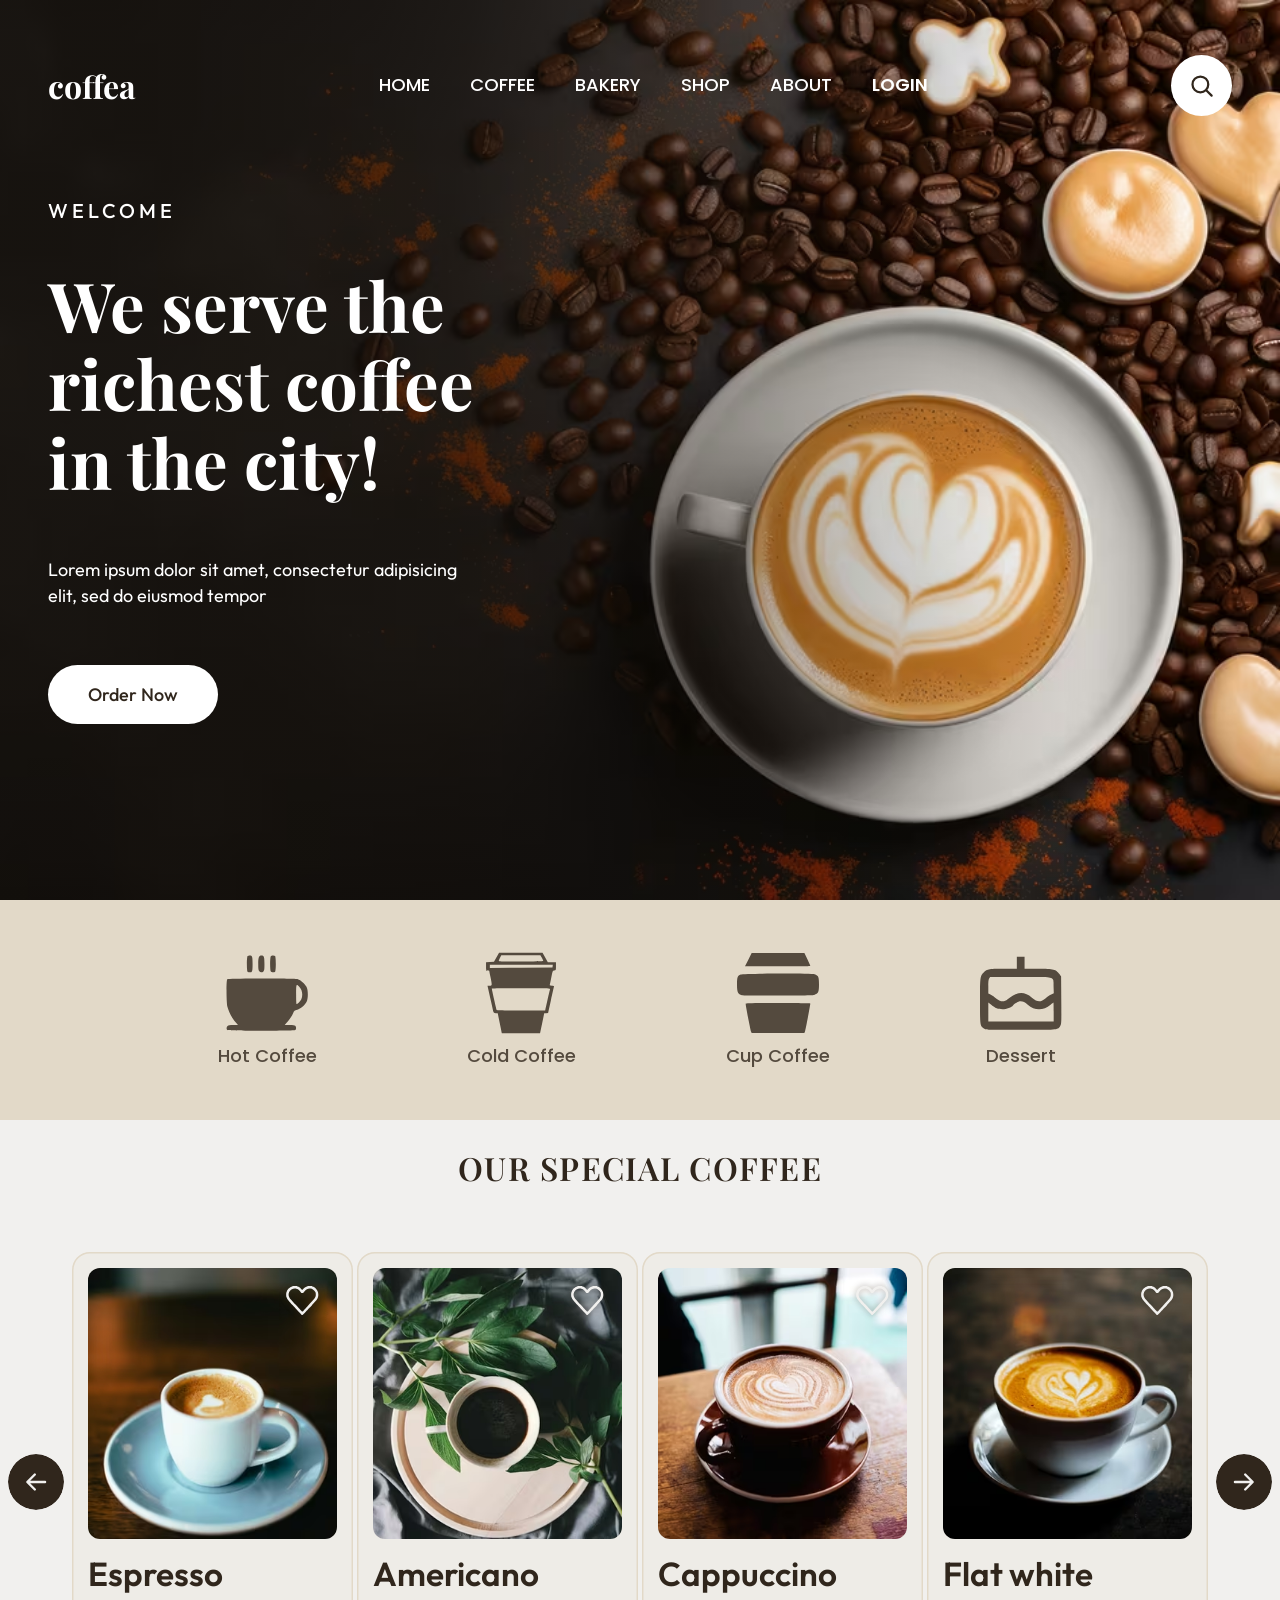
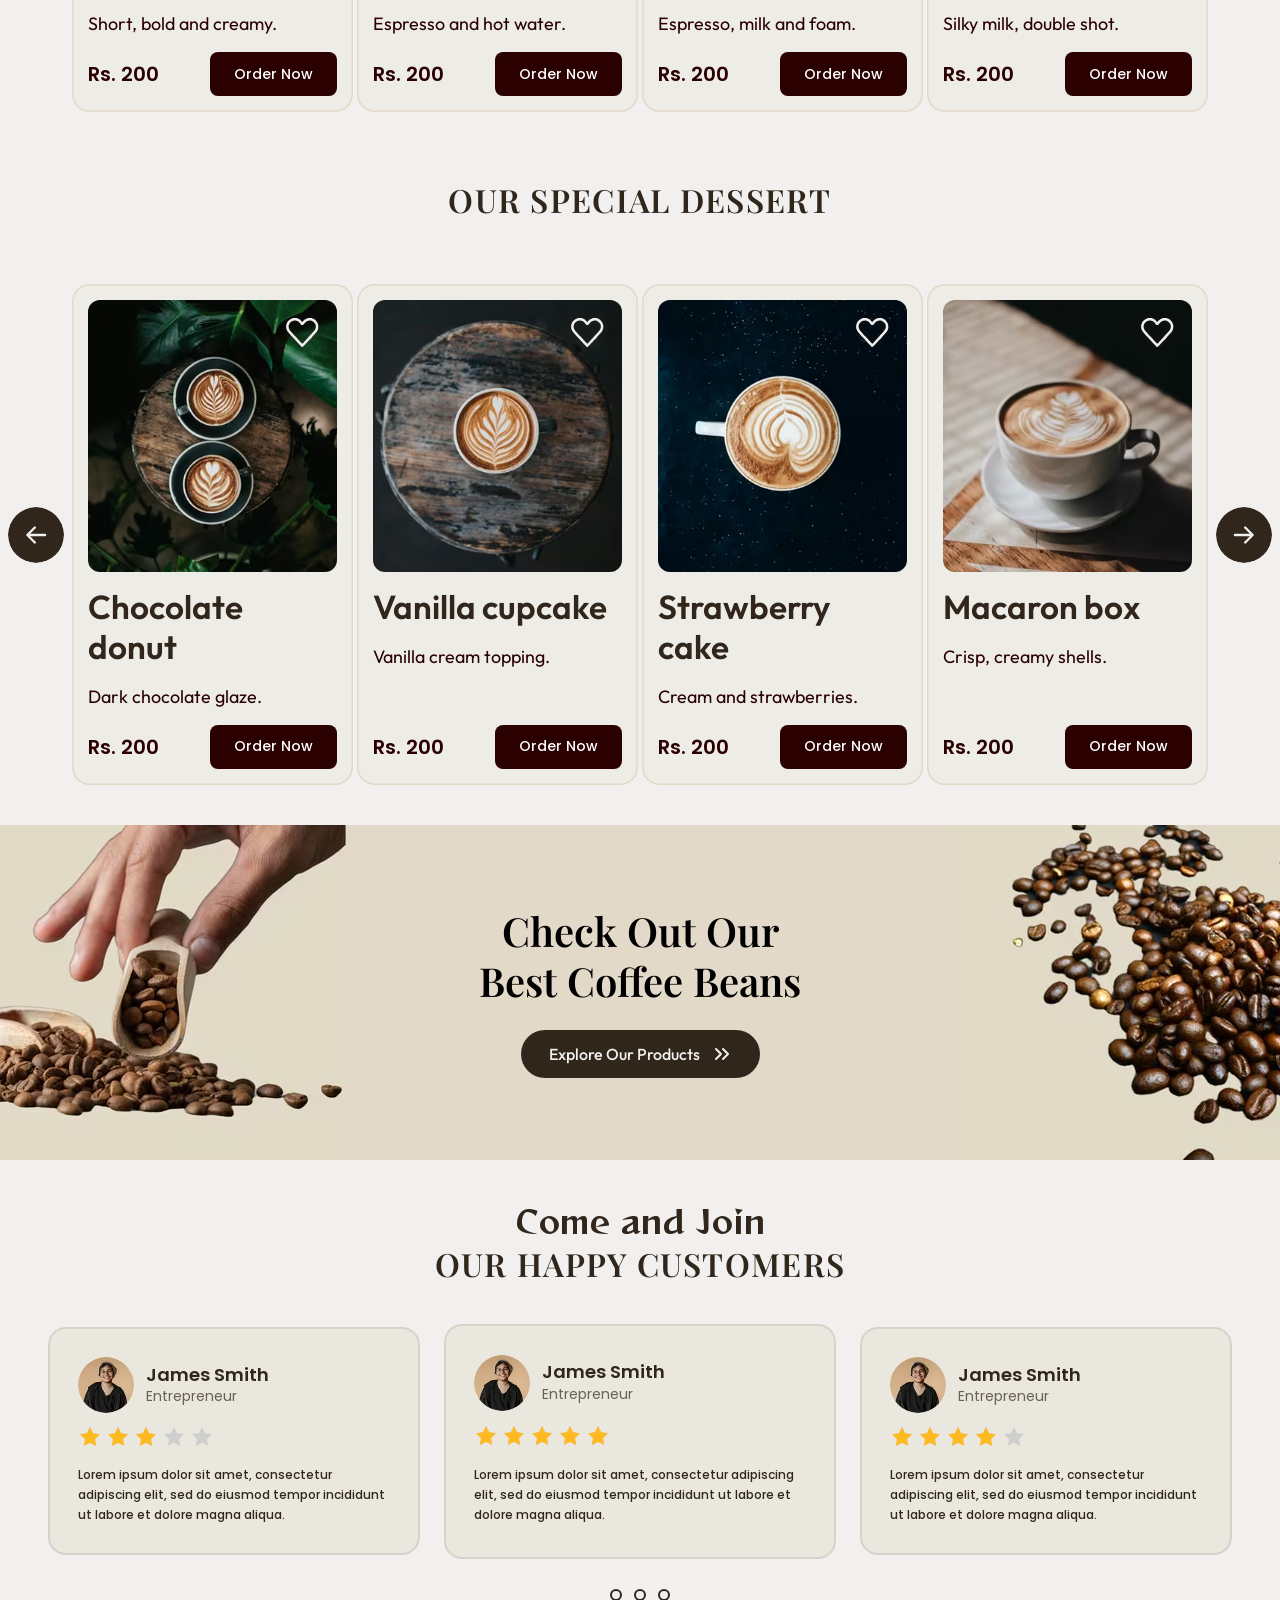
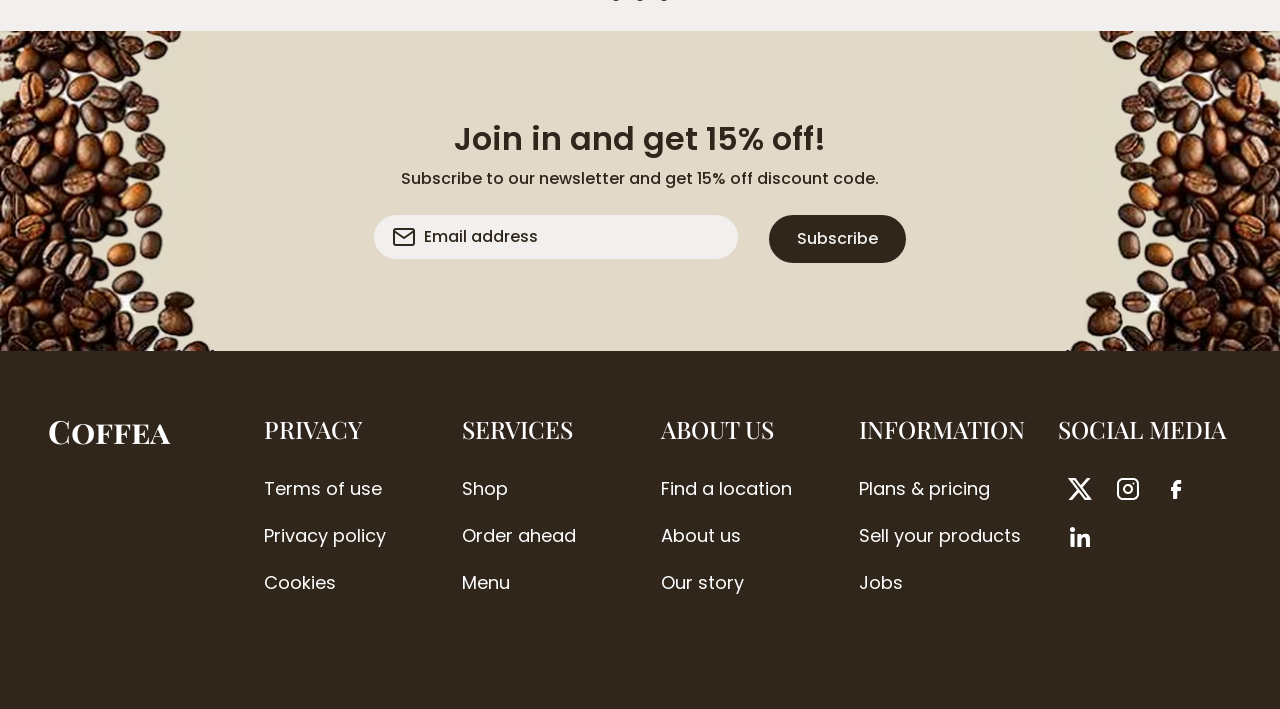
==== commit e41e3c59: "." ====
--- a/index.html
+++ b/index.html
@@ -14,19 +14,19 @@
   <link rel="preconnect" href="https://fonts.googleapis.com">
   <link rel="preconnect" href="https://fonts.gstatic.com" crossorigin>
   <link rel="stylesheet" href="https://fonts.googleapis.com/css2?family=Outfit:wght@400;500;600&amp;family=Playfair+Display:wght@500;600;700&amp;family=Poppins:wght@400;500;600&amp;family=Reggae+One&amp;display=swap">
-  <link rel="stylesheet" href="css/tokens.css?v=5">
-  <link rel="stylesheet" href="css/base.css?v=5">
-  <link rel="stylesheet" href="css/layout.css?v=5">
-  <link rel="stylesheet" href="css/components/header.css?v=5">
-  <link rel="stylesheet" href="css/components/hero.css?v=5">
-  <link rel="stylesheet" href="css/components/categories.css?v=5">
-  <link rel="stylesheet" href="css/components/product-card.css?v=5">
-  <link rel="stylesheet" href="css/components/carousel.css?v=5">
-  <link rel="stylesheet" href="css/components/promo.css?v=5">
-  <link rel="stylesheet" href="css/components/testimonial-card.css?v=5">
-  <link rel="stylesheet" href="css/components/newsletter.css?v=5">
-  <link rel="stylesheet" href="css/components/footer.css?v=5">
-  <link rel="stylesheet" href="css/utilities.css?v=5">
+  <link rel="stylesheet" href="css/tokens.css?v=6">
+  <link rel="stylesheet" href="css/base.css?v=6">
+  <link rel="stylesheet" href="css/layout.css?v=6">
+  <link rel="stylesheet" href="css/components/header.css?v=6">
+  <link rel="stylesheet" href="css/components/hero.css?v=6">
+  <link rel="stylesheet" href="css/components/categories.css?v=6">
+  <link rel="stylesheet" href="css/components/product-card.css?v=6">
+  <link rel="stylesheet" href="css/components/carousel.css?v=6">
+  <link rel="stylesheet" href="css/components/promo.css?v=6">
+  <link rel="stylesheet" href="css/components/testimonial-card.css?v=6">
+  <link rel="stylesheet" href="css/components/newsletter.css?v=6">
+  <link rel="stylesheet" href="css/components/footer.css?v=6">
+  <link rel="stylesheet" href="css/utilities.css?v=6">
 </head>
 <body>
   <a class="skip-link" href="#main" lang="es">Saltar al contenido</a>
--- a/css/components/product-card.css
+++ b/css/components/product-card.css
@@ -1,6 +1,5 @@
 @layer components {
   .product-card {
-    container-type: inline-size;
     display: flex;
     flex-direction: column;
     gap: var(--space-16);
@@ -65,7 +64,7 @@
 
   .product-card__title {
     font-family: var(--font-body);
-    font-size: clamp(1.25rem, 11.5cqi, var(--fs-card-title));
+    font-size: 1.75rem;
     font-weight: 600;
     line-height: 1.2;
     color: var(--color-espresso);
@@ -73,7 +72,7 @@
 
   .product-card__desc {
     color: var(--color-maroon);
-    font-size: clamp(0.9375rem, 6cqi, var(--fs-lg));
+    font-size: var(--fs-base);
     line-height: var(--lh-desc);
   }
 
@@ -129,6 +128,16 @@
     }
   }
 
+  @media (min-width: 1024px) {
+    .product-card__title {
+      font-size: clamp(1.375rem, 2.6vw, var(--fs-card-title));
+    }
+
+    .product-card__desc {
+      font-size: clamp(0.9375rem, 1.4vw, var(--fs-lg));
+    }
+  }
+
   @media (min-width: 1440px) {
     .product-card {
       min-height: 35.625rem; /* 570 px */
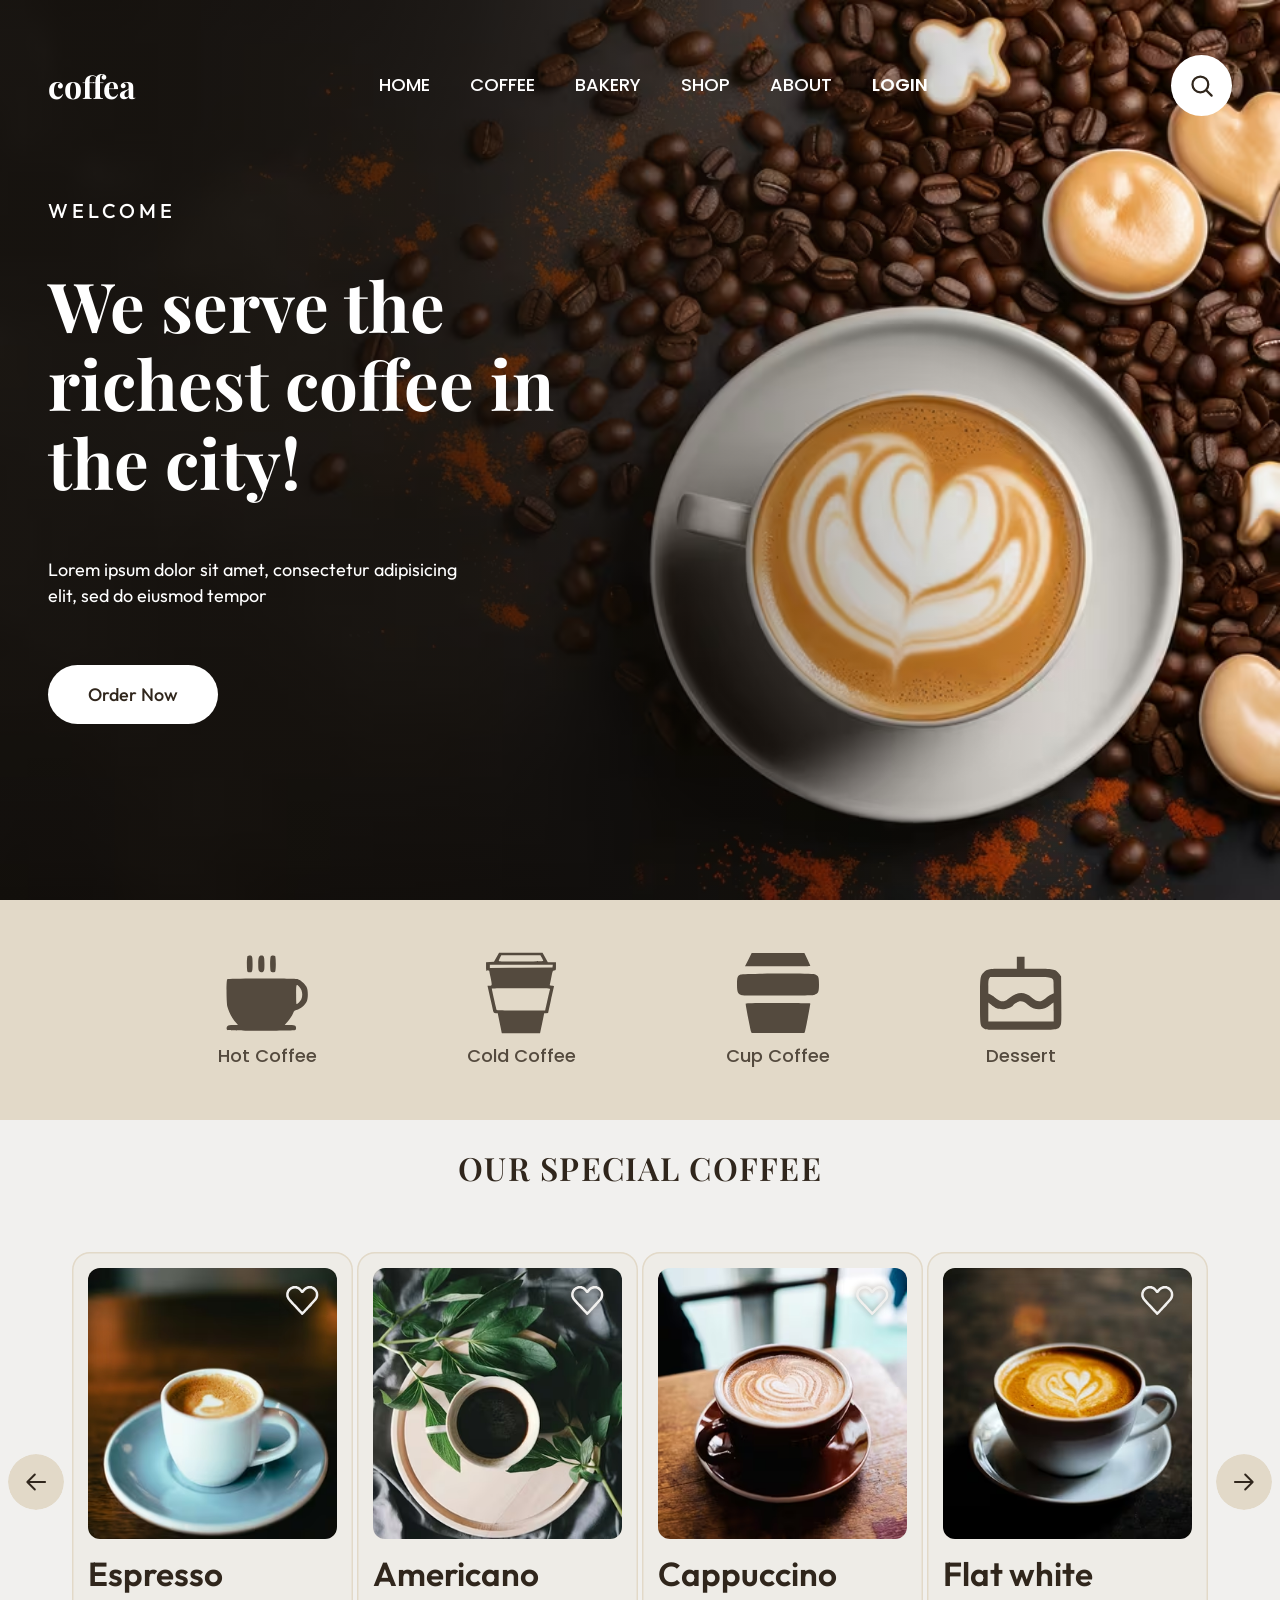
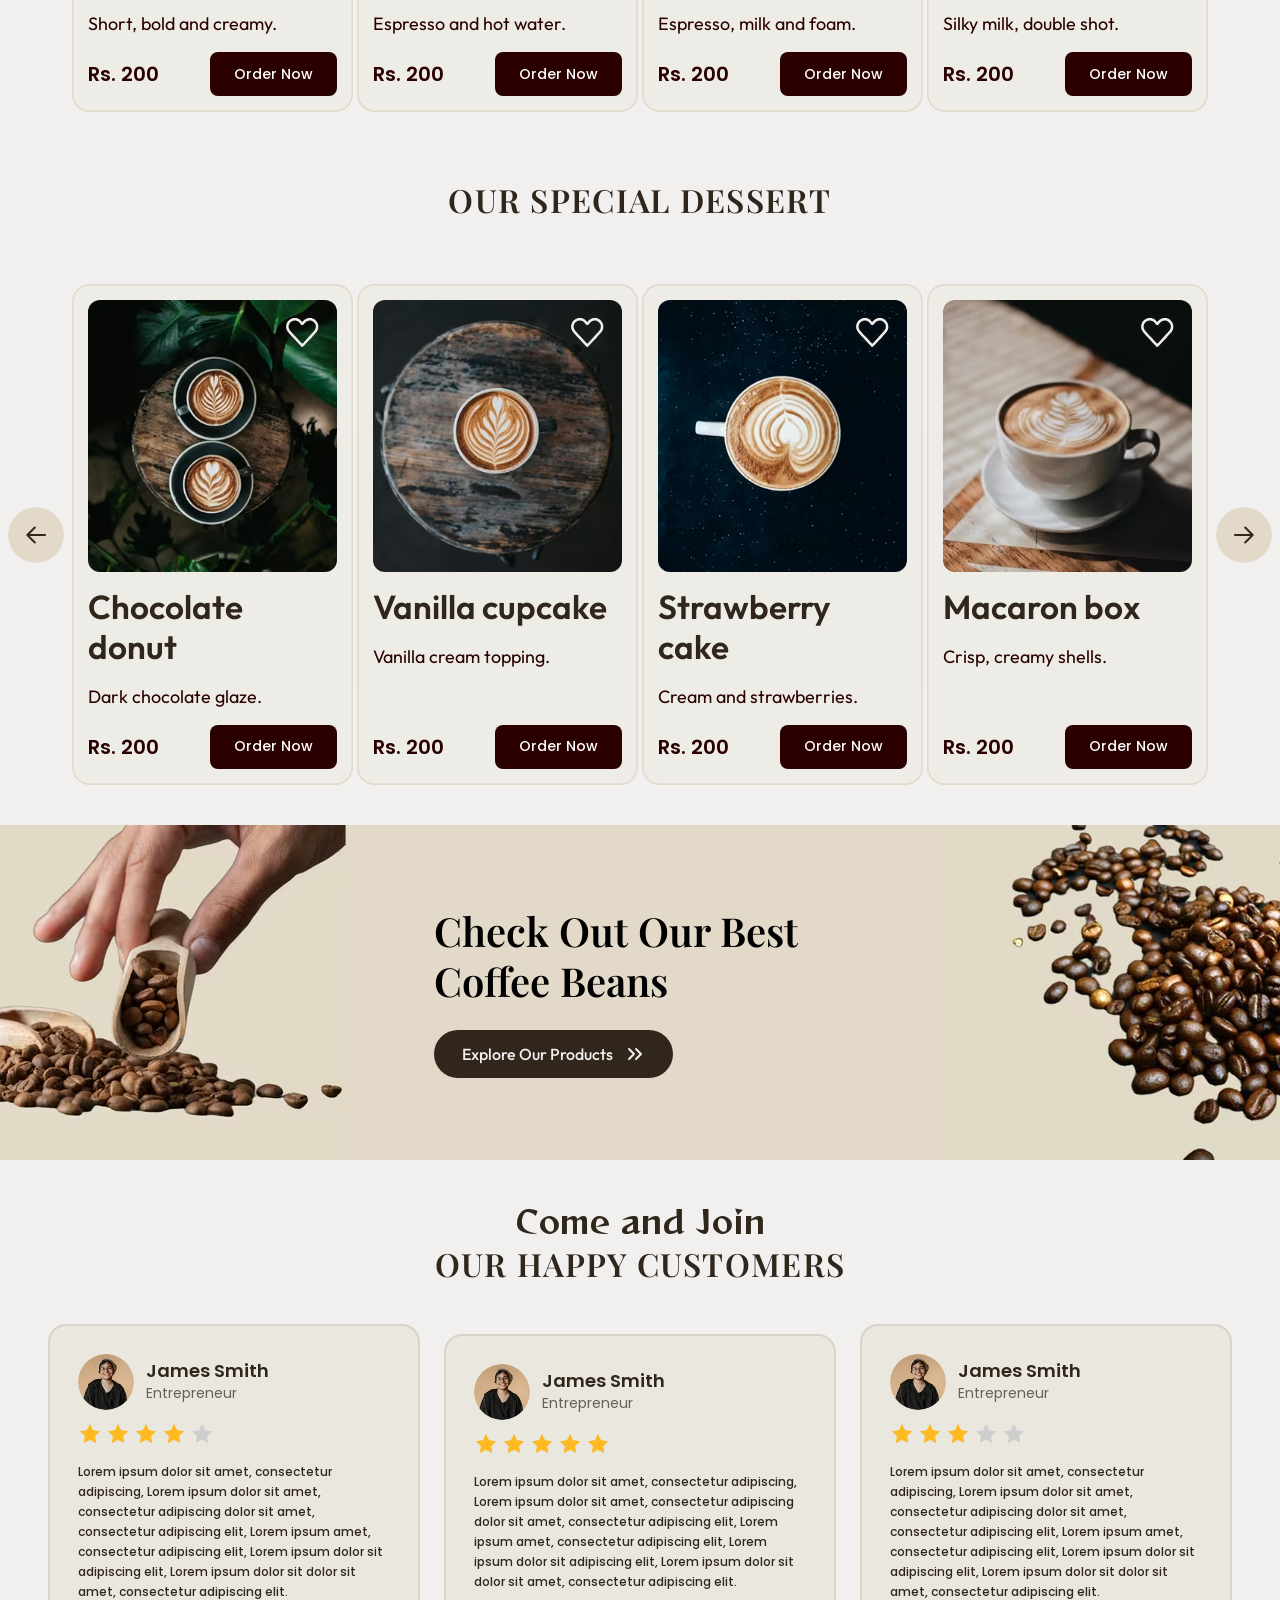
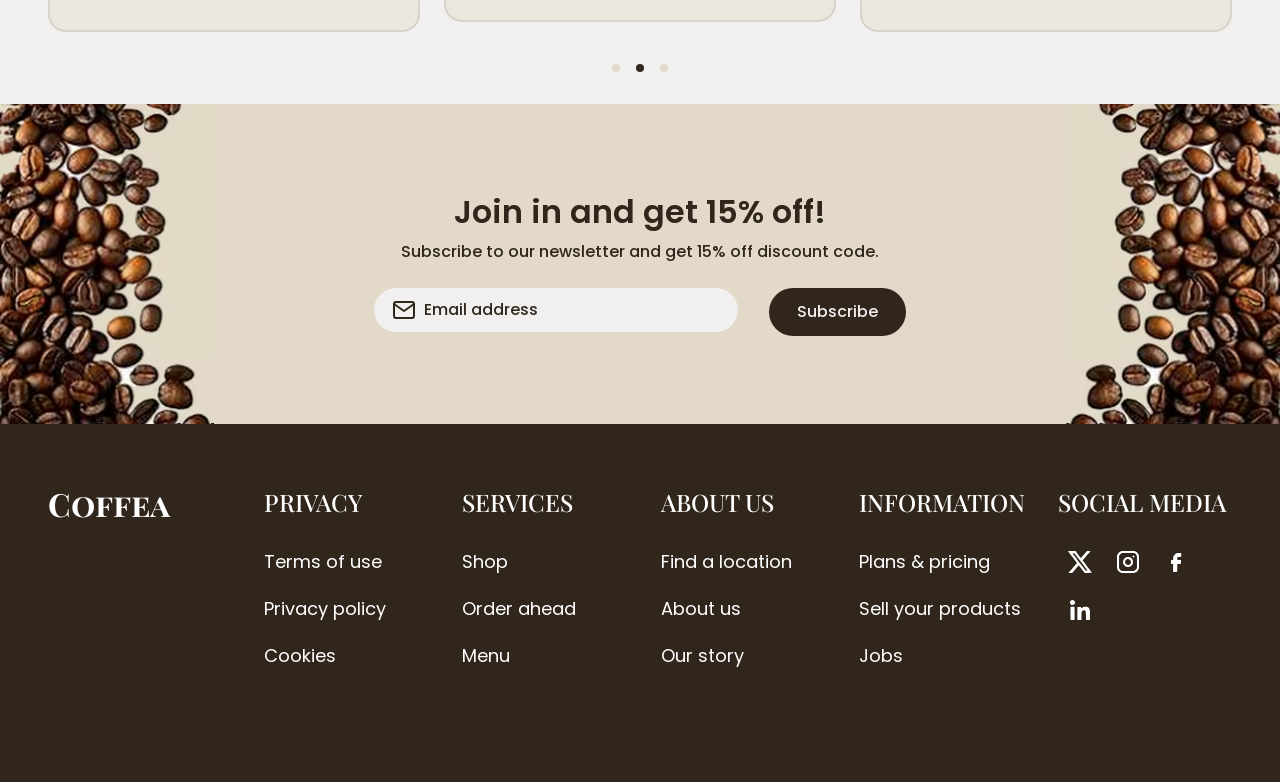
==== commit b44aaa10: "." ====
--- a/index.html
+++ b/index.html
@@ -14,19 +14,19 @@
   <link rel="preconnect" href="https://fonts.googleapis.com">
   <link rel="preconnect" href="https://fonts.gstatic.com" crossorigin>
   <link rel="stylesheet" href="https://fonts.googleapis.com/css2?family=Outfit:wght@400;500;600&amp;family=Playfair+Display:wght@500;600;700&amp;family=Poppins:wght@400;500;600&amp;family=Reggae+One&amp;display=swap">
-  <link rel="stylesheet" href="css/tokens.css?v=6">
-  <link rel="stylesheet" href="css/base.css?v=6">
-  <link rel="stylesheet" href="css/layout.css?v=6">
-  <link rel="stylesheet" href="css/components/header.css?v=6">
-  <link rel="stylesheet" href="css/components/hero.css?v=6">
-  <link rel="stylesheet" href="css/components/categories.css?v=6">
-  <link rel="stylesheet" href="css/components/product-card.css?v=6">
-  <link rel="stylesheet" href="css/components/carousel.css?v=6">
-  <link rel="stylesheet" href="css/components/promo.css?v=6">
-  <link rel="stylesheet" href="css/components/testimonial-card.css?v=6">
-  <link rel="stylesheet" href="css/components/newsletter.css?v=6">
-  <link rel="stylesheet" href="css/components/footer.css?v=6">
-  <link rel="stylesheet" href="css/utilities.css?v=6">
+  <link rel="stylesheet" href="css/tokens.css?v=7">
+  <link rel="stylesheet" href="css/base.css?v=7">
+  <link rel="stylesheet" href="css/layout.css?v=7">
+  <link rel="stylesheet" href="css/components/header.css?v=7">
+  <link rel="stylesheet" href="css/components/hero.css?v=7">
+  <link rel="stylesheet" href="css/components/categories.css?v=7">
+  <link rel="stylesheet" href="css/components/product-card.css?v=7">
+  <link rel="stylesheet" href="css/components/carousel.css?v=7">
+  <link rel="stylesheet" href="css/components/promo.css?v=7">
+  <link rel="stylesheet" href="css/components/testimonial-card.css?v=7">
+  <link rel="stylesheet" href="css/components/newsletter.css?v=7">
+  <link rel="stylesheet" href="css/components/footer.css?v=7">
+  <link rel="stylesheet" href="css/utilities.css?v=7">
 </head>
 <body>
   <a class="skip-link" href="#main" lang="es">Saltar al contenido</a>
@@ -289,9 +289,9 @@
                   <span class="testimonial-card__name">James Smith</span>
                   <span class="testimonial-card__role">Entrepreneur</span>
                 </span>
-                <span class="testimonial-card__rating testimonial-card__rating--3" role="img" aria-label="3 de 5 estrellas"></span>
+                <span class="testimonial-card__rating testimonial-card__rating--4" role="img" aria-label="4 de 5 estrellas"></span>
               </figcaption>
-              <blockquote class="testimonial-card__text"><p>Lorem ipsum dolor sit amet, consectetur adipiscing elit, sed do eiusmod tempor incididunt ut labore et dolore magna aliqua.</p></blockquote>
+              <blockquote class="testimonial-card__text"><p>Lorem ipsum dolor sit amet, consectetur adipiscing, Lorem ipsum dolor sit amet, consectetur adipiscing dolor sit amet, consectetur adipiscing elit, Lorem ipsum amet, consectetur adipiscing elit, Lorem ipsum dolor sit adipiscing elit, Lorem ipsum dolor sit dolor sit amet, consectetur adipiscing elit.</p></blockquote>
             </figure>
           </li>
           <li class="testimonials__item testimonials__item--featured" id="t-2">
@@ -307,7 +307,7 @@
                 </span>
                 <span class="testimonial-card__rating testimonial-card__rating--5" role="img" aria-label="5 de 5 estrellas"></span>
               </figcaption>
-              <blockquote class="testimonial-card__text"><p>Lorem ipsum dolor sit amet, consectetur adipiscing elit, sed do eiusmod tempor incididunt ut labore et dolore magna aliqua.</p></blockquote>
+              <blockquote class="testimonial-card__text"><p>Lorem ipsum dolor sit amet, consectetur adipiscing, Lorem ipsum dolor sit amet, consectetur adipiscing dolor sit amet, consectetur adipiscing elit, Lorem ipsum amet, consectetur adipiscing elit, Lorem ipsum dolor sit adipiscing elit, Lorem ipsum dolor sit dolor sit amet, consectetur adipiscing elit.</p></blockquote>
             </figure>
           </li>
           <li class="testimonials__item" id="t-3">
@@ -321,15 +321,15 @@
                   <span class="testimonial-card__name">James Smith</span>
                   <span class="testimonial-card__role">Entrepreneur</span>
                 </span>
-                <span class="testimonial-card__rating testimonial-card__rating--4" role="img" aria-label="4 de 5 estrellas"></span>
+                <span class="testimonial-card__rating testimonial-card__rating--3" role="img" aria-label="3 de 5 estrellas"></span>
               </figcaption>
-              <blockquote class="testimonial-card__text"><p>Lorem ipsum dolor sit amet, consectetur adipiscing elit, sed do eiusmod tempor incididunt ut labore et dolore magna aliqua.</p></blockquote>
+              <blockquote class="testimonial-card__text"><p>Lorem ipsum dolor sit amet, consectetur adipiscing, Lorem ipsum dolor sit amet, consectetur adipiscing dolor sit amet, consectetur adipiscing elit, Lorem ipsum amet, consectetur adipiscing elit, Lorem ipsum dolor sit adipiscing elit, Lorem ipsum dolor sit dolor sit amet, consectetur adipiscing elit.</p></blockquote>
             </figure>
           </li>
       </ul>
       <nav class="testimonials__pager" aria-label="Testimonios">
         <a class="testimonials__pager-link" href="#t-1"><span class="visually-hidden" lang="es">Testimonio 1</span></a>
-        <a class="testimonials__pager-link" href="#t-2"><span class="visually-hidden" lang="es">Testimonio 2</span></a>
+        <a class="testimonials__pager-link testimonials__pager-link--current" href="#t-2" aria-current="true"><span class="visually-hidden" lang="es">Testimonio 2</span></a>
         <a class="testimonials__pager-link" href="#t-3"><span class="visually-hidden" lang="es">Testimonio 3</span></a>
       </nav>
     </section>
--- a/css/base.css
+++ b/css/base.css
@@ -54,12 +54,6 @@
     cursor: pointer;
   }
 
-  h1,
-  h2,
-  h3 {
-    text-wrap: balance;
-  }
-
   /* Foco visible obligatorio en todo elemento interactivo.
      Sobre fondos oscuros, el contexto redefine --focus-color a blanco. */
   :focus-visible {
--- a/css/components/promo.css
+++ b/css/components/promo.css
@@ -62,5 +62,14 @@
     .promo__img--hand {
       width: min(32.5rem, 27vw);
     }
+
+    /* Como en el Figma: bloque alineado a la izquierda, pegado a la mano */
+    .promo__inner {
+      width: auto;
+      margin-inline: calc(min(32.5rem, 27vw) + 5.5rem) 0;
+      justify-self: start;
+      justify-items: start;
+      text-align: start;
+    }
   }
 }
--- a/css/components/testimonial-card.css
+++ b/css/components/testimonial-card.css
@@ -144,16 +144,20 @@
 
   .testimonials__pager-link::before {
     content: "";
-    width: 0.75rem;
-    height: 0.75rem;
-    border: 2px solid var(--color-espresso);
+    width: 0.5rem;
+    height: 0.5rem;
     border-radius: 50%;
+    background-color: var(--color-sand);
     transition: background-color var(--transition);
+  }
+
+  .testimonials__pager-link--current::before {
+    background-color: var(--color-espresso);
   }
 
   @media (hover: hover) {
     .testimonials__pager-link:hover::before {
-      background-color: var(--color-espresso);
+      background-color: var(--color-muted);
     }
   }
 
